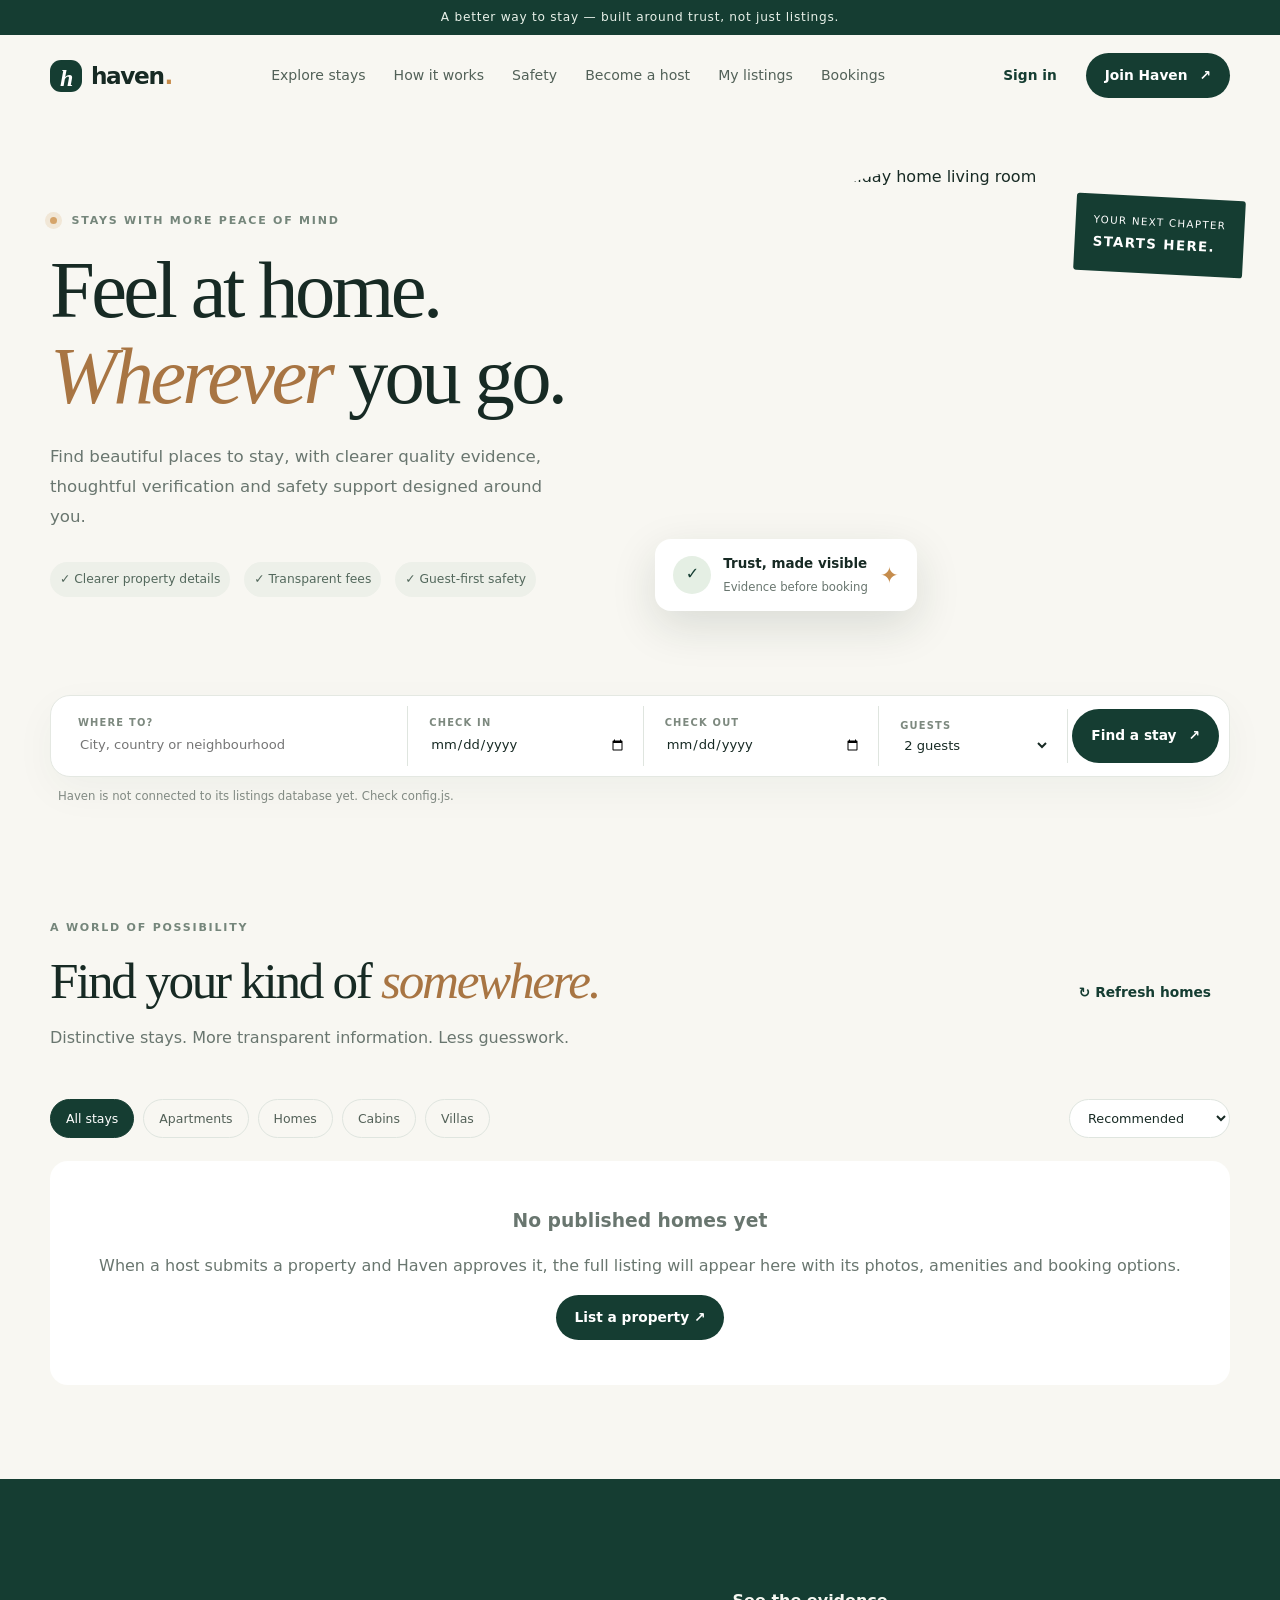
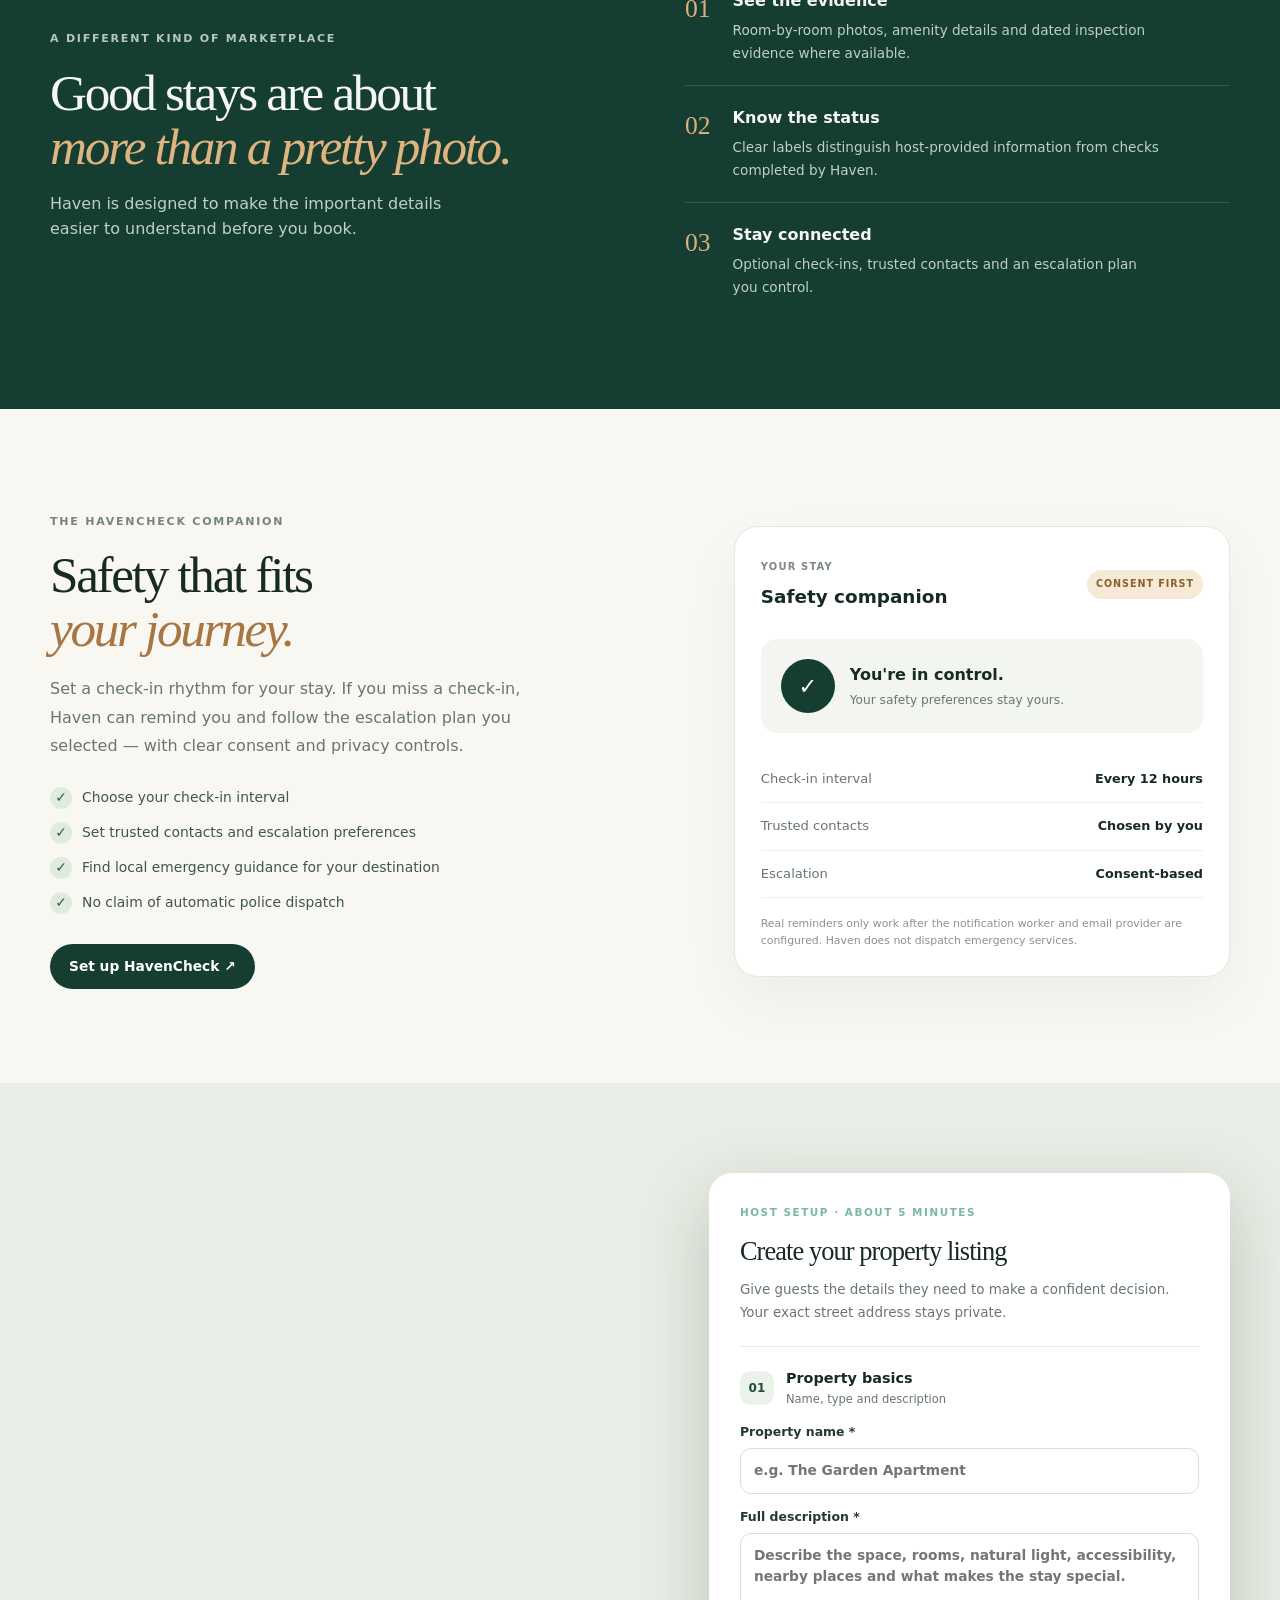
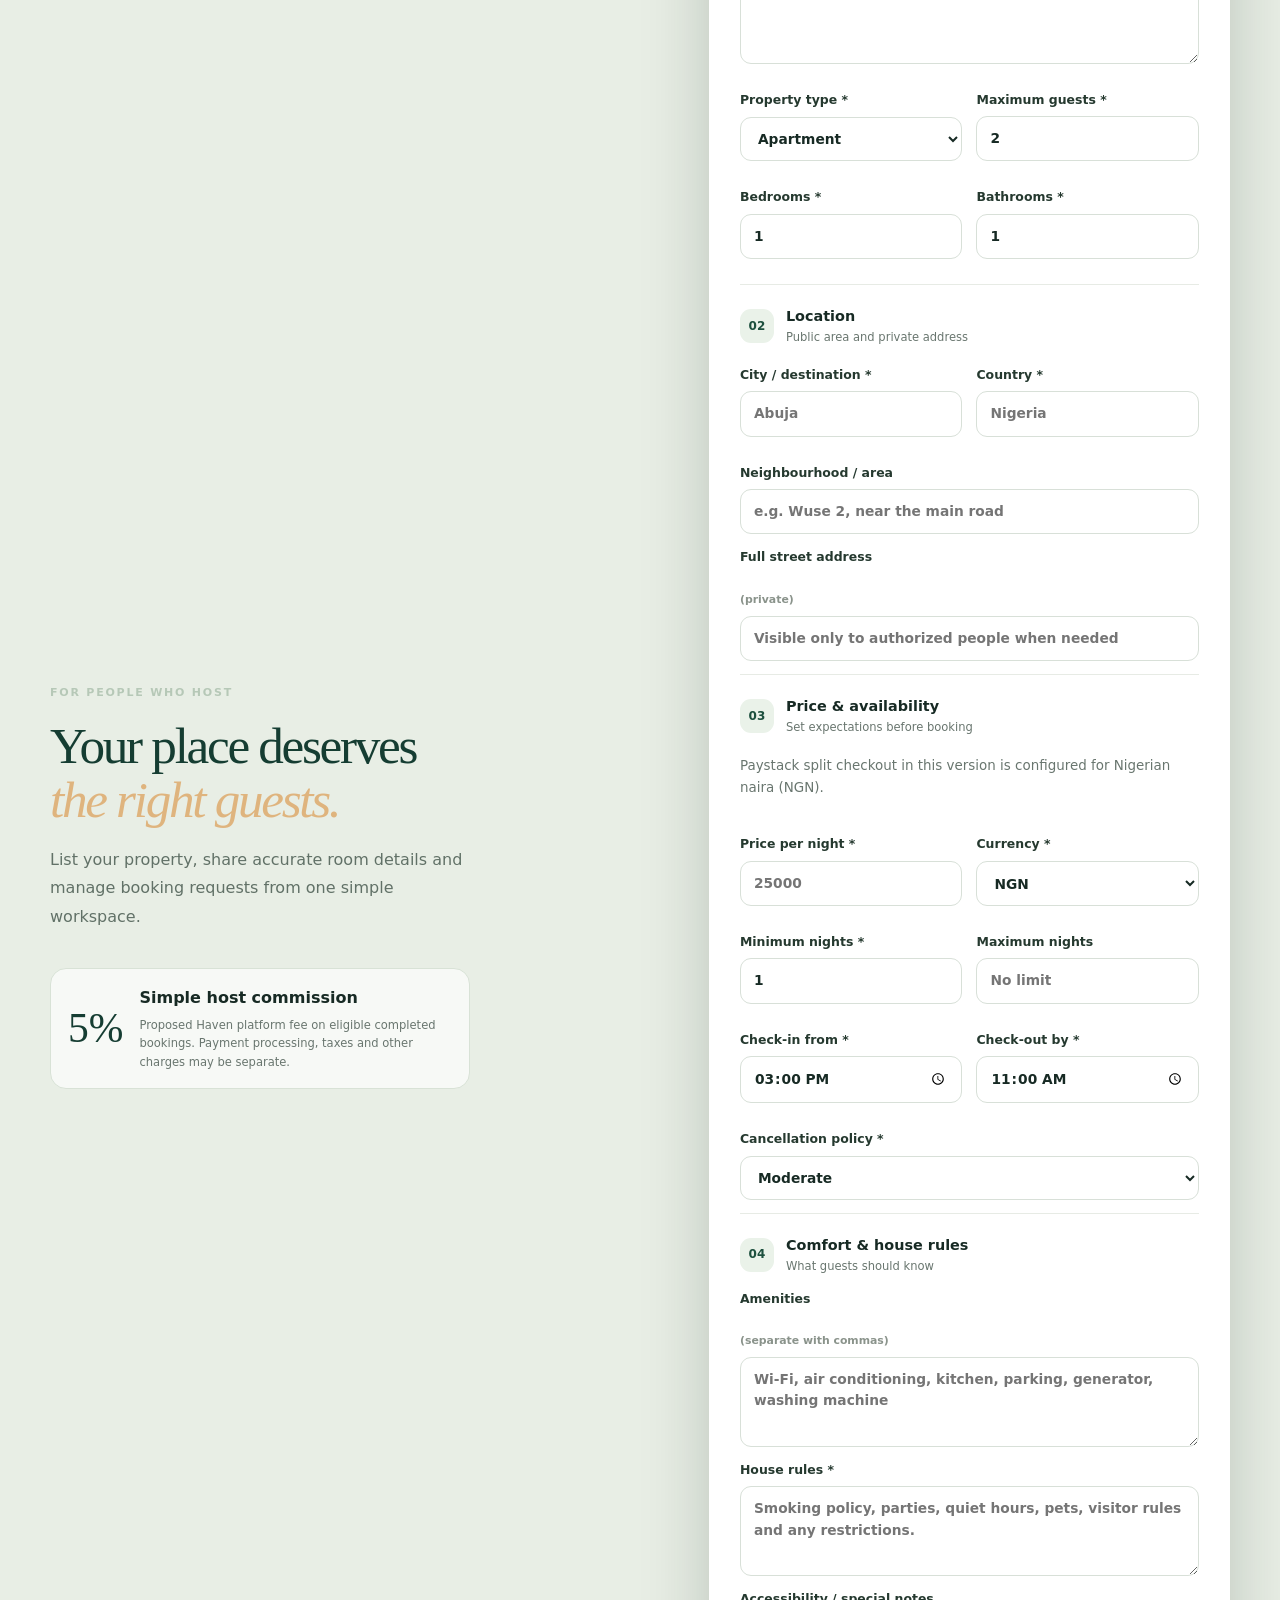
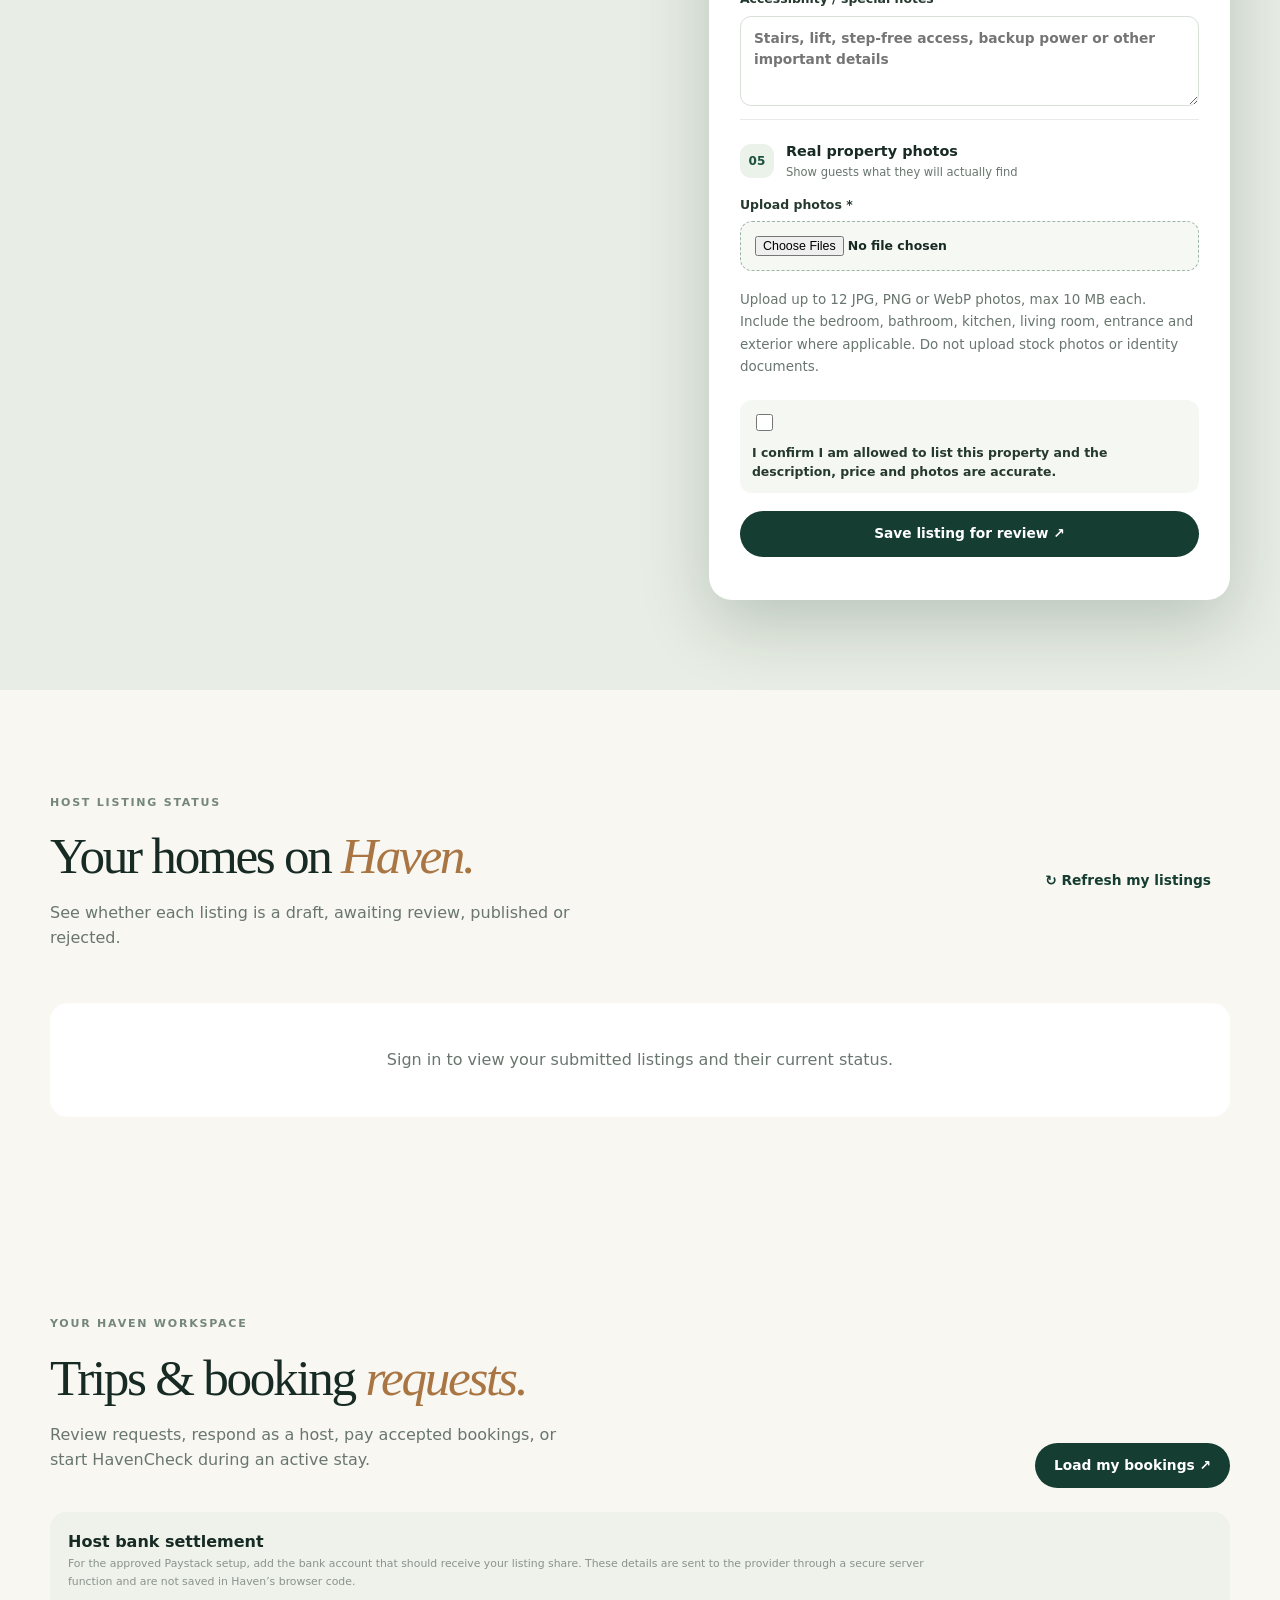
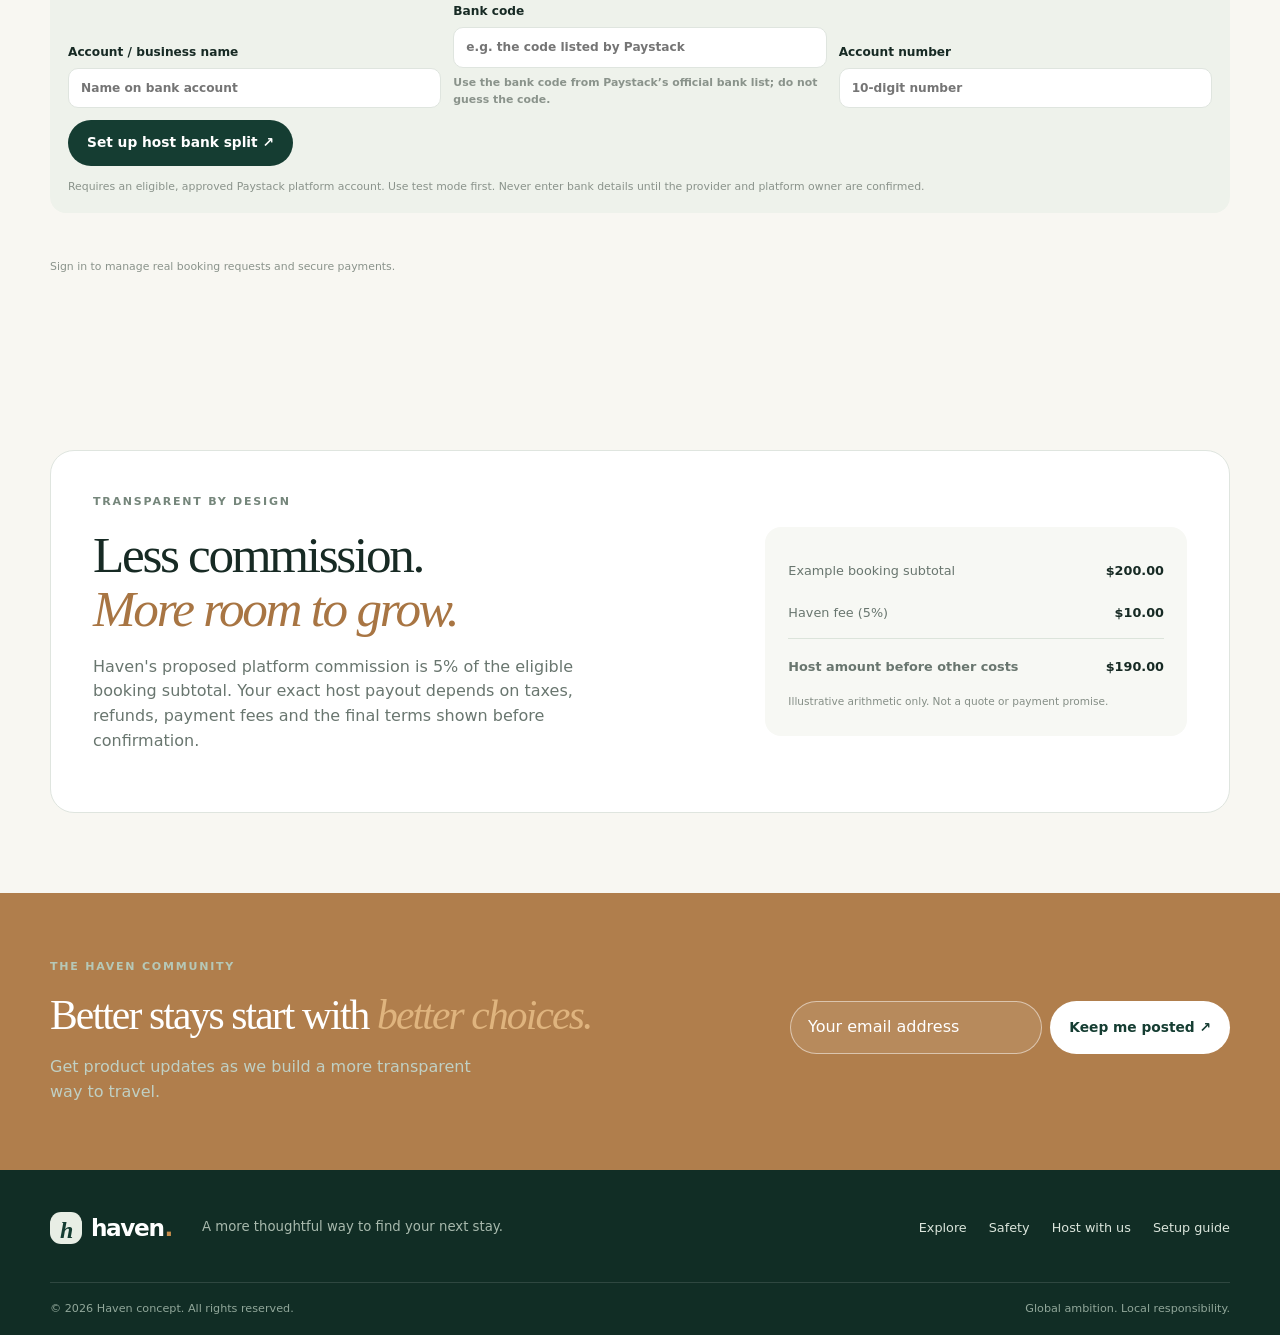
==== index.html @ 83f0fab7 "Add files via upload" ====
<!doctype html>
<html lang="en">
<head>
<meta charset="utf-8"><meta name="viewport" content="width=device-width,initial-scale=1">
<meta name="theme-color" content="#153d32"><meta name="description" content="Haven — thoughtfully verified stays, transparent quality and guest safety.">
<title>Haven — Stay well, anywhere</title>
<link rel="preconnect" href="https://images.unsplash.com">
<link rel="stylesheet" href="styles.css">
<script src="https://cdn.jsdelivr.net/npm/@supabase/supabase-js@2"></script>
<script src="config.js"></script>
</head>
<body>
<div class="announcement">A better way to stay — built around trust, not just listings.</div>
<header class="nav wrap">
  <a class="brand" href="#"><span class="brandmark">h</span> haven<span class="dot">.</span></a>
  <nav id="mainNav"><a href="#explore">Explore stays</a><a href="#how">How it works</a><a href="#safety">Safety</a><a href="#host">Become a host</a><a href="#myListings">My listings</a><a href="#dashboard">Bookings</a></nav>
  <div class="nav-actions"><button class="btn btn-quiet" id="signInOpen">Sign in</button><button class="btn btn-dark" id="signUpOpen">Join Haven <span>↗</span></button><button class="menu" id="menuBtn" aria-label="Open menu">☰</button></div>
</header>
<main>
<section class="hero wrap">
  <div class="hero-copy"><div class="eyebrow"><span class="pulse"></span> STAYS WITH MORE PEACE OF MIND</div>
    <h1>Feel at home.<br><em>Wherever</em> you go.</h1>
    <p class="hero-lede">Find beautiful places to stay, with clearer quality evidence, thoughtful verification and safety support designed around you.</p>
    <div class="hero-proof"><span>✓ Clearer property details</span><span>✓ Transparent fees</span><span>✓ Guest-first safety</span></div>
  </div>
  <div class="hero-art"><img src="https://images.unsplash.com/photo-1600210492486-724fe5c67fb0?auto=format&fit=crop&w=1200&q=85" alt="Warm, modern holiday home living room"><div class="floating-card"><span class="shield">✓</span><div><strong>Trust, made visible</strong><small>Evidence before booking</small></div><span class="float-stars">✦</span></div><div class="art-note">YOUR NEXT CHAPTER<br><b>STARTS HERE.</b></div></div>
</section>
<section class="search-wrap wrap" id="explore"><form id="searchForm" class="searchbar">
  <label class="search-field"><span>WHERE TO?</span><input id="destination" placeholder="City, country or neighbourhood" autocomplete="off"></label>
  <label class="search-field"><span>CHECK IN</span><input id="checkin" type="date"></label>
  <label class="search-field"><span>CHECK OUT</span><input id="checkout" type="date"></label>
  <label class="search-field guests"><span>GUESTS</span><select id="guests"><option>1 guest</option><option selected>2 guests</option><option>3 guests</option><option>4 guests</option><option>5+ guests</option></select></label>
  <button class="btn btn-dark search-btn" type="submit">Find a stay <span>↗</span></button>
</form><div class="search-hint" id="searchHint">Browse published Haven homes, inspect their photos and details, then send a booking request.</div></section>
<section class="section wrap" id="stays"><div class="section-head"><div><div class="eyebrow">A WORLD OF POSSIBILITY</div><h2>Find your kind of <em>somewhere.</em></h2><p>Distinctive stays. More transparent information. Less guesswork.</p></div><button class="btn btn-quiet" id="refreshListings" type="button">↻ Refresh homes</button></div>
<div class="filters"><div class="chips" id="categoryChips"><button class="chip active" data-category="All">All stays</button><button class="chip" data-category="Apartment">Apartments</button><button class="chip" data-category="House">Homes</button><button class="chip" data-category="Cabin">Cabins</button><button class="chip" data-category="Villa">Villas</button></div><select id="sortSelect" aria-label="Sort stays"><option value="recommended">Recommended</option><option value="low">Price: low to high</option><option value="high">Price: high to low</option><option value="quality">Quality score</option></select></div>
<div class="listing-grid" id="listingGrid"><div class="loading">Loading stays…</div></div></section>
<section class="trust-band" id="how"><div class="wrap trust-inner"><div><div class="eyebrow light">A DIFFERENT KIND OF MARKETPLACE</div><h2>Good stays are about<br><em>more than a pretty photo.</em></h2><p>Haven is designed to make the important details easier to understand before you book.</p></div><div class="trust-points"><article><span>01</span><div><h3>See the evidence</h3><p>Room-by-room photos, amenity details and dated inspection evidence where available.</p></div></article><article><span>02</span><div><h3>Know the status</h3><p>Clear labels distinguish host-provided information from checks completed by Haven.</p></div></article><article><span>03</span><div><h3>Stay connected</h3><p>Optional check-ins, trusted contacts and an escalation plan you control.</p></div></article></div></div></section>
<section class="section wrap safety-section" id="safety"><div class="safety-copy"><div class="eyebrow">THE HAVENCHECK COMPANION</div><h2>Safety that fits<br><em>your journey.</em></h2><p>Set a check-in rhythm for your stay. If you miss a check-in, Haven can remind you and follow the escalation plan you selected — with clear consent and privacy controls.</p><ul class="tick-list"><li>Choose your check-in interval</li><li>Set trusted contacts and escalation preferences</li><li>Find local emergency guidance for your destination</li><li>No claim of automatic police dispatch</li></ul><button class="btn btn-dark" id="safetyOpen">Set up HavenCheck ↗</button></div><div class="safety-panel"><div class="panel-top"><div><span class="tiny-label">YOUR STAY</span><h3>Safety companion</h3></div><span class="status-pill">CONSENT FIRST</span></div><div class="check-illustration"><div class="check-ring">✓</div><div><strong>You're in control.</strong><small>Your safety preferences stay yours.</small></div></div><div class="mini-row"><span>Check-in interval</span><strong>Every 12 hours</strong></div><div class="mini-row"><span>Trusted contacts</span><strong>Chosen by you</strong></div><div class="mini-row"><span>Escalation</span><strong>Consent-based</strong></div><p class="small-muted">Real reminders only work after the notification worker and email provider are configured. Haven does not dispatch emergency services.</p></div></section>
<section class="host-section" id="host"><div class="wrap host-inner"><div><div class="eyebrow light">FOR PEOPLE WHO HOST</div><h2>Your place deserves<br><em>the right guests.</em></h2><p>List your property, share accurate room details and manage booking requests from one simple workspace.</p><div class="commission-callout"><span class="commission-number">5%</span><div><strong>Simple host commission</strong><small>Proposed Haven platform fee on eligible completed bookings. Payment processing, taxes and other charges may be separate.</small></div></div></div><form class="host-form" id="hostForm"><div class="form-kicker">HOST SETUP · ABOUT 5 MINUTES</div><h3>Create your property listing</h3><p>Give guests the details they need to make a confident decision. Your exact street address stays private.</p>
<div class="form-section-title"><span>01</span><div><strong>Property basics</strong><small>Name, type and description</small></div></div>
<label>Property name *<input required name="title" minlength="3" maxlength="120" placeholder="e.g. The Garden Apartment"></label>
<label>Full description *<textarea name="description" rows="5" minlength="40" required placeholder="Describe the space, rooms, natural light, accessibility, nearby places and what makes the stay special."></textarea></label>
<div class="two-col"><label>Property type *<select name="type" required><option>Apartment</option><option>House</option><option>Villa</option><option>Cabin</option><option>Private room</option><option>Guesthouse</option><option>Hotel / aparthotel</option></select></label><label>Maximum guests *<input name="guests" type="number" min="1" max="30" value="2" required></label></div>
<div class="two-col"><label>Bedrooms *<input name="bedrooms" type="number" min="0" max="50" value="1" required></label><label>Bathrooms *<input name="bathrooms" type="number" min="0" max="50" step="0.5" value="1" required></label></div>
<div class="form-section-title"><span>02</span><div><strong>Location</strong><small>Public area and private address</small></div></div>
<div class="two-col"><label>City / destination *<input required name="city" placeholder="Abuja"></label><label>Country *<input required name="country" placeholder="Nigeria"></label></div>
<label>Neighbourhood / area<input name="neighborhood" maxlength="120" placeholder="e.g. Wuse 2, near the main road"></label>
<label>Full street address <span class="small-muted">(private)</span><input name="address_private" maxlength="240" placeholder="Visible only to authorized people when needed"></label>
<div class="form-section-title"><span>03</span><div><strong>Price & availability</strong><small>Set expectations before booking</small></div></div>
<p class="small-muted">Paystack split checkout in this version is configured for Nigerian naira (NGN).</p><div class="two-col"><label>Price per night *<input required name="price" type="number" min="1" step="0.01" placeholder="25000"></label><label>Currency *<select name="currency"><option>NGN</option></select></label></div>
<div class="two-col"><label>Minimum nights *<input name="minimum_nights" type="number" min="1" max="365" value="1" required></label><label>Maximum nights<input name="maximum_nights" type="number" min="1" max="365" placeholder="No limit"></label></div>
<div class="two-col"><label>Check-in from *<input name="check_in_time" type="time" value="15:00" required></label><label>Check-out by *<input name="check_out_time" type="time" value="11:00" required></label></div>
<label>Cancellation policy *<select name="cancellation_policy"><option value="flexible">Flexible — define details in your rules</option><option value="moderate" selected>Moderate</option><option value="strict">Strict</option><option value="non_refundable">Non-refundable</option></select></label>
<div class="form-section-title"><span>04</span><div><strong>Comfort & house rules</strong><small>What guests should know</small></div></div>
<label>Amenities <span class="small-muted">(separate with commas)</span><textarea name="amenities" rows="3" placeholder="Wi-Fi, air conditioning, kitchen, parking, generator, washing machine"></textarea></label>
<label>House rules *<textarea name="rules" rows="3" required placeholder="Smoking policy, parties, quiet hours, pets, visitor rules and any restrictions."></textarea></label>
<label>Accessibility / special notes<textarea name="accessibility" rows="2" placeholder="Stairs, lift, step-free access, backup power or other important details"></textarea></label>
<div class="form-section-title"><span>05</span><div><strong>Real property photos</strong><small>Show guests what they will actually find</small></div></div>
<label>Upload photos *<input id="propertyPhotos" name="photos" type="file" accept="image/jpeg,image/png,image/webp" multiple required></label><p class="small-muted">Upload up to 12 JPG, PNG or WebP photos, max 10 MB each. Include the bedroom, bathroom, kitchen, living room, entrance and exterior where applicable. Do not upload stock photos or identity documents.</p>
<div id="uploadProgress" class="upload-progress" hidden><span id="uploadProgressText">Preparing upload…</span><div class="upload-progress-track"><div id="uploadProgressBar"></div></div></div>
<label class="consent-row"><input type="checkbox" name="accurateListing" required> I confirm I am allowed to list this property and the description, price and photos are accurate.</label>
<button class="btn btn-dark full" type="submit">Save listing for review ↗</button><div class="form-message" id="hostMessage" role="status" aria-live="polite"></div></form></div></section>
<section class="section wrap dashboard-section" id="myListings"><div class="section-head"><div><div class="eyebrow">HOST LISTING STATUS</div><h2>Your homes on <em>Haven.</em></h2><p>See whether each listing is a draft, awaiting review, published or rejected.</p></div><button class="btn btn-quiet" id="myListingsRefresh" type="button">↻ Refresh my listings</button></div><div id="myListingsContent" class="dashboard-content"><div class="empty">Sign in to view your submitted listings and their current status.</div></div></section>
<section class="section wrap dashboard-section" id="dashboard"><div class="section-head"><div><div class="eyebrow">YOUR HAVEN WORKSPACE</div><h2>Trips & booking <em>requests.</em></h2><p>Review requests, respond as a host, pay accepted bookings, or start HavenCheck during an active stay.</p></div><button class="btn btn-dark" id="dashboardLoad" type="button">Load my bookings ↗</button></div><div class="payout-setup payout-setup-panel"><div><strong>Host bank settlement</strong><p class="small-muted">For the approved Paystack setup, add the bank account that should receive your listing share. These details are sent to the provider through a secure server function and are not saved in Haven’s browser code.</p></div><form id="payoutSetupForm"><label>Account / business name<input name="businessName" maxlength="100" placeholder="Name on bank account" required></label><label>Bank code<input name="bankCode" maxlength="10" placeholder="e.g. the code listed by Paystack" required><small class="small-muted">Use the bank code from Paystack’s official bank list; do not guess the code.</small></label><label>Account number<input name="accountNumber" inputmode="numeric" minlength="10" maxlength="10" pattern="[0-9]{10}" placeholder="10-digit number" required></label><button class="btn btn-dark" type="submit">Set up host bank split ↗</button></form><p class="small-muted">Requires an eligible, approved Paystack platform account. Use test mode first. Never enter bank details until the provider and platform owner are confirmed.</p></div><div id="dashboardContent" class="dashboard-content"><p class="small-muted">Sign in to manage real booking requests and secure payments.</p></div></section>
<section class="section wrap fee-section"><div class="fee-card"><div><div class="eyebrow">TRANSPARENT BY DESIGN</div><h2>Less commission.<br><em>More room to grow.</em></h2><p>Haven's proposed platform commission is 5% of the eligible booking subtotal. Your exact host payout depends on taxes, refunds, payment fees and the final terms shown before confirmation.</p></div><div class="fee-math"><div><span>Example booking subtotal</span><strong>$200.00</strong></div><div><span>Haven fee (5%)</span><strong>$10.00</strong></div><div class="fee-total"><span>Host amount before other costs</span><strong>$190.00</strong></div><small>Illustrative arithmetic only. Not a quote or payment promise.</small></div></div></section>
<section class="newsletter"><div class="wrap newsletter-inner"><div><div class="eyebrow light">THE HAVEN COMMUNITY</div><h2>Better stays start with <em>better choices.</em></h2><p>Get product updates as we build a more transparent way to travel.</p></div><form id="newsletterForm"><label class="sr-only" for="newsletterEmail">Email address</label><input id="newsletterEmail" type="email" required placeholder="Your email address"><button class="btn btn-light" type="submit">Keep me posted ↗</button><small id="newsletterMessage"></small></form></div></section>
</main>
<footer class="footer"><div class="wrap footer-main"><a class="brand brand-light" href="#"><span class="brandmark">h</span> haven<span class="dot">.</span></a><p>A more thoughtful way to find your next stay.</p><div class="footer-links"><a href="#explore">Explore</a><a href="#safety">Safety</a><a href="#host">Host with us</a><a href="README.md">Setup guide</a></div></div><div class="wrap footer-bottom"><span>© 2026 Haven concept. All rights reserved.</span><span>Global ambition. Local responsibility.</span></div></footer>
<div class="modal-backdrop" id="modalBackdrop" hidden><section class="modal" role="dialog" aria-modal="true" aria-labelledby="modalTitle"><button class="modal-close" id="modalClose" aria-label="Close">×</button><div id="modalContent"></div></section></div>
<div class="toast" id="toast" role="status" aria-live="polite"></div>
<script src="app.js"></script>
</body></html>
---- styles.css ----
:root{--forest:#153d32;--forest2:#204d40;--mint:#e6eee7;--paper:#f8f7f2;--ink:#172a24;--muted:#69766f;--line:#dfe5df;--gold:#d6a66a;--white:#fff;--radius:22px}*{box-sizing:border-box}html{scroll-behavior:smooth;scroll-padding-top:90px}body{margin:0;background:var(--paper);color:var(--ink);font-family:Inter,ui-sans-serif,system-ui,-apple-system,BlinkMacSystemFont,"Segoe UI",sans-serif;line-height:1.55}a{color:inherit;text-decoration:none}button,input,select{font:inherit}button{cursor:pointer}.wrap{width:min(1180px,calc(100% - 48px));margin-inline:auto}.announcement{text-align:center;background:var(--forest);color:#e8f1e9;padding:8px 14px;font-size:.76rem;letter-spacing:.06em}.nav{height:82px;display:flex;align-items:center;justify-content:space-between;gap:24px}.brand{display:inline-flex;align-items:center;gap:9px;font-weight:800;font-size:1.45rem;letter-spacing:-.06em}.brandmark{display:grid;place-items:center;width:32px;height:32px;background:var(--forest);color:white;border-radius:11px;font-family:Georgia,serif;font-size:1.5rem;font-style:italic}.dot{color:#c78c4b;margin-left:-8px}.nav nav{display:flex;gap:28px;color:#526158;font-size:.88rem}.nav nav a:hover,.footer-links a:hover{color:#a96d31}.nav-actions{display:flex;align-items:center;gap:10px}.btn{border:0;border-radius:999px;padding:12px 19px;font-size:.86rem;font-weight:700;transition:transform .18s,background .18s;display:inline-flex;align-items:center;justify-content:center;gap:12px}.btn:hover{transform:translateY(-1px)}.btn-dark{background:var(--forest);color:white}.btn-dark:hover{background:#245747}.btn-quiet{background:transparent;color:var(--forest)}.btn-light{background:white;color:var(--forest)}.menu{display:none;border:0;background:transparent;font-size:1.4rem}.hero{display:grid;grid-template-columns:1fr .92fr;align-items:center;gap:60px;padding:48px 0 34px}.eyebrow{font-size:.69rem;font-weight:800;letter-spacing:.16em;color:#75867b;margin-bottom:18px}.pulse{display:inline-block;width:7px;height:7px;border-radius:50%;background:#d5a46a;margin-right:9px;box-shadow:0 0 0 5px #f1e7d7}h1,h2,h3,p{margin-top:0}h1,h2{font-family:Georgia,"Times New Roman",serif;font-weight:500;letter-spacing:-.045em;line-height:1.06}h1{font-size:clamp(3.3rem,6.3vw,5.8rem);margin-bottom:24px}h1 em,h2 em{color:#a87543;font-weight:400}h2{font-size:clamp(2.3rem,4vw,3.6rem);margin-bottom:18px}.hero-lede{font-size:1.04rem;color:var(--muted);max-width:510px;line-height:1.8}.hero-proof{display:flex;gap:14px;flex-wrap:wrap;margin-top:30px;color:#53685c;font-size:.77rem}.hero-proof span{background:#edf0e9;padding:8px 10px;border-radius:99px}.hero-art{position:relative;min-width:0}.hero-art>img{display:block;width:100%;height:480px;object-fit:cover;border-radius:48% 48% 18px 18px}.floating-card{position:absolute;left:-38px;bottom:34px;background:#fff;padding:15px 18px;border-radius:16px;box-shadow:0 15px 45px #132a1b22;display:flex;align-items:center;gap:12px}.floating-card strong,.floating-card small{display:block}.floating-card strong{font-size:.84rem}.floating-card small{color:var(--muted);font-size:.73rem;margin-top:3px}.shield{display:grid;place-items:center;background:#e5efe4;color:var(--forest);width:38px;height:38px;border-radius:50%;font-weight:900}.float-stars{color:#c58c4c;font-size:1.4rem}.art-note{position:absolute;right:-14px;top:32px;background:var(--forest);color:white;padding:16px 18px;border-radius:3px;letter-spacing:.13em;font-size:.64rem;line-height:1.9;transform:rotate(3deg)}.art-note b{font-size:.84rem}.search-wrap{position:relative;margin-top:16px}.searchbar{display:grid;grid-template-columns:1.5fr 1fr 1fr .8fr auto;align-items:center;background:#fff;border:1px solid #e4e8e2;border-radius:20px;padding:10px;box-shadow:0 14px 42px #183d2c0b;gap:4px}.search-field{display:flex;flex-direction:column;padding:9px 17px;border-right:1px solid var(--line);gap:4px;min-width:0}.search-field span,.tiny-label{font-size:.62rem;font-weight:800;letter-spacing:.12em;color:#7d897f}.search-field input,.search-field select{border:0;background:transparent;outline:0;color:var(--ink);font-size:.82rem;min-width:0;width:100%}.search-btn{height:54px;white-space:nowrap}.search-hint{font-size:.73rem;color:#818a83;margin:10px 8px}.section{padding-top:104px;padding-bottom:94px}.section-head{display:flex;justify-content:space-between;align-items:end;gap:24px}.section-head p,.fee-card p{color:var(--muted);max-width:540px}.text-link{font-size:.84rem;font-weight:700;color:var(--forest);padding-bottom:8px}.filters{display:flex;justify-content:space-between;gap:18px;align-items:center;margin:32px 0 23px}.chips{display:flex;gap:9px;flex-wrap:wrap}.chip{border:1px solid var(--line);background:transparent;color:#536158;border-radius:99px;padding:9px 15px;font-size:.78rem}.chip.active,.chip:hover{background:var(--forest);color:white;border-color:var(--forest)}#sortSelect{border:1px solid var(--line);background:white;border-radius:99px;padding:10px 14px;color:var(--ink);font-size:.8rem}.listing-grid{display:grid;grid-template-columns:repeat(3,minmax(0,1fr));gap:28px 22px}.stay-card{min-width:0}.stay-image{position:relative;overflow:hidden;border-radius:17px;background:#e2e7df;aspect-ratio:1.16}.stay-image img{width:100%;height:100%;object-fit:cover;transition:transform .35s}.stay-card:hover .stay-image img{transform:scale(1.035)}.stay-tag{position:absolute;top:13px;left:13px;background:#fffdf6eF;border-radius:99px;padding:7px 10px;font-size:.65rem;font-weight:800}.save-btn{position:absolute;top:12px;right:12px;border:0;background:#ffffffdf;border-radius:50%;width:36px;height:36px;font-size:1.2rem;color:#253c30}.stay-meta{display:flex;justify-content:space-between;gap:8px;align-items:center;margin-top:14px}.stay-meta h3{font-size:1rem;margin:0;font-weight:750}.rating{font-size:.8rem;white-space:nowrap}.stay-location{font-size:.8rem;color:var(--muted);margin:4px 0}.stay-sub{font-size:.76rem;color:#7c877f}.stay-bottom{display:flex;align-items:end;justify-content:space-between;margin-top:12px;gap:8px}.price strong{font-size:1.05rem}.price span{font-size:.75rem;color:var(--muted)}.quality{font-size:.68rem;border:1px solid #cbd9cb;color:#315b44;border-radius:8px;padding:5px 7px}.demo-note{color:#858d86;font-size:.72rem;margin-top:24px}.loading{padding:50px;text-align:center;color:var(--muted)}.trust-band{background:var(--forest);color:#f5f7f1;padding:90px 0}.light{color:#b6c8b7}.trust-inner{display:grid;grid-template-columns:1fr 1fr;gap:90px;align-items:center}.trust-inner h2 em,.host-inner h2 em,.newsletter h2 em{color:#dfb47e}.trust-inner p,.host-inner>div>p,.newsletter p{color:#c0d0c4;max-width:430px}.trust-points article{display:flex;gap:22px;padding:20px 0;border-bottom:1px solid #ffffff25}.trust-points article:last-child{border-bottom:0}.trust-points article>span{font-family:Georgia,serif;font-size:1.6rem;color:#d9b17d}.trust-points h3{font-size:1rem;margin:0 0 5px}.trust-points p{font-size:.85rem;margin:0;line-height:1.7}.safety-section{display:grid;grid-template-columns:1fr .85fr;gap:100px;align-items:center}.safety-copy>p{color:var(--muted);line-height:1.8;max-width:500px}.tick-list{padding:0;list-style:none;margin:26px 0 30px;display:grid;gap:13px;color:#40564a;font-size:.87rem}.tick-list li:before{content:"✓";display:inline-grid;place-items:center;width:22px;height:22px;border-radius:50%;background:#e0ebdf;color:#315b44;margin-right:10px;font-weight:800}.safety-panel{background:#fff;border:1px solid #e3e8e1;border-radius:24px;padding:26px;box-shadow:0 24px 60px #1c39200b}.panel-top{display:flex;justify-content:space-between;align-items:center}.panel-top h3{margin:5px 0;font-size:1.15rem}.status-pill{font-size:.6rem;letter-spacing:.1em;background:#f6ead7;color:#8a602b;border-radius:99px;padding:7px 9px;font-weight:800}.check-illustration{display:flex;align-items:center;gap:15px;background:#f3f6f0;border-radius:16px;padding:20px;margin:23px 0}.check-ring{width:54px;height:54px;display:grid;place-items:center;background:var(--forest);color:white;border-radius:50%;font-size:1.4rem}.check-illustration strong,.check-illustration small{display:block}.check-illustration small{color:var(--muted);font-size:.76rem;margin-top:3px}.mini-row{display:flex;justify-content:space-between;gap:12px;border-bottom:1px solid #edf0eb;padding:13px 0;font-size:.82rem}.mini-row span{color:var(--muted)}.mini-row strong{font-size:.8rem}.small-muted{font-size:.68rem;color:#8a938b;margin:18px 0 0}.host-section{background:#e8eee5;padding:90px 0}.host-inner{display:grid;grid-template-columns:1fr .9fr;gap:80px;align-items:center}.host-inner h2{color:var(--forest)}.host-inner>div>p{color:#617167;line-height:1.8}.commission-callout{display:flex;gap:16px;align-items:center;margin-top:36px;max-width:420px;background:#ffffffa8;border:1px solid #d8e2d6;border-radius:16px;padding:17px}.commission-number{font-family:Georgia,serif;font-size:2.6rem;color:var(--forest);line-height:1}.commission-callout strong,.commission-callout small{display:block}.commission-callout small{font-size:.72rem;color:var(--muted);margin-top:5px;line-height:1.6}.host-form{background:white;padding:30px;border-radius:23px;box-shadow:0 18px 50px #173c2a0b}.host-form h3{font-family:Georgia,serif;font-size:1.7rem;font-weight:500;margin-bottom:5px}.host-form>p{color:var(--muted);font-size:.84rem;margin-bottom:22px}.host-form label{display:flex;flex-direction:column;gap:7px;font-size:.76rem;color:#506157;font-weight:700;margin-bottom:16px}.host-form input,.host-form select,.modal input,.modal select{width:100%;border:1px solid #dfe5df;border-radius:10px;padding:12px 13px;background:#fff;outline:0;color:var(--ink);font-size:.86rem}.host-form input:focus,.host-form select:focus,.modal input:focus,.modal select:focus{border-color:#71917a;box-shadow:0 0 0 3px #e7efe7}.two-col{display:grid;grid-template-columns:1fr 1fr;gap:12px}.full{width:100%;margin-top:5px}.form-message{font-size:.78rem;color:#315b44;margin-top:12px}.fee-section{padding-top:80px;padding-bottom:80px}.fee-card{background:#fff;border:1px solid var(--line);border-radius:24px;padding:42px;display:grid;grid-template-columns:1fr .7fr;gap:70px;align-items:center}.fee-math{background:#f7f8f4;padding:23px;border-radius:16px}.fee-math>div{display:flex;justify-content:space-between;gap:12px;padding:11px 0;font-size:.8rem}.fee-math>div span{color:var(--muted)}.fee-total{border-top:1px solid #dce4db;margin-top:5px;padding-top:18px!important;font-weight:800}.fee-math small{font-size:.66rem;color:#858e86}.newsletter{background:#b07e4c;color:white;padding:65px 0}.newsletter-inner{display:flex;justify-content:space-between;align-items:center;gap:45px}.newsletter h2{font-size:2.6rem}.newsletter p{margin:0}.newsletter form{display:grid;grid-template-columns:minmax(170px,1fr) auto;gap:8px;min-width:min(440px,100%)}.newsletter input{border:1px solid #ffffff80;border-radius:99px;background:#ffffff18;color:white;padding:13px 17px;min-width:0;outline:0}.newsletter input::placeholder{color:#fff}.newsletter form small{grid-column:1/-1;font-size:.73rem}.footer{background:#112d25;color:#dbe5dc;padding:40px 0 18px}.brand-light{color:white}.brand-light .brandmark{background:#e8eee5;color:var(--forest)}.footer-main{display:grid;grid-template-columns:auto 1fr auto;gap:30px;align-items:center;padding-bottom:36px}.footer-main p{color:#a8b9ad;margin:0;font-size:.83rem}.footer-links{display:flex;gap:22px;font-size:.8rem}.footer-bottom{display:flex;justify-content:space-between;gap:20px;border-top:1px solid #ffffff20;padding-top:17px;color:#91a79a;font-size:.7rem}.modal-backdrop{position:fixed;inset:0;background:#10251ed1;z-index:10;display:grid;place-items:center;padding:20px;overflow:auto}.modal-backdrop[hidden]{display:none}.modal{position:relative;background:white;width:min(480px,100%);border-radius:22px;padding:34px;max-height:90vh;overflow:auto}.modal-close{position:absolute;right:16px;top:12px;border:0;background:#f0f3ee;border-radius:50%;width:34px;height:34px;font-size:1.4rem}.modal h2{font-size:2.2rem;margin:12px 0}.modal p{color:var(--muted);font-size:.86rem}.modal form{display:grid;gap:13px}.modal label{display:grid;gap:6px;font-size:.78rem;font-weight:700}.modal .btn{width:100%;margin-top:4px}.modal-message{font-size:.78rem;color:#315b44;margin-top:12px}.toast{position:fixed;bottom:20px;left:50%;transform:translate(-50%,20px);background:#163c30;color:white;padding:12px 18px;border-radius:99px;font-size:.82rem;box-shadow:0 10px 35px #0002;opacity:0;pointer-events:none;transition:.2s;z-index:20;max-width:calc(100% - 30px);text-align:center}.toast.show{opacity:1;transform:translate(-50%,0)}.sr-only{position:absolute;width:1px;height:1px;padding:0;margin:-1px;overflow:hidden;clip:rect(0,0,0,0);white-space:nowrap;border:0}.empty{grid-column:1/-1;text-align:center;padding:45px;color:var(--muted);background:#fff;border-radius:18px}
@media(max-width:950px){.nav nav{gap:14px}.hero{gap:30px}.hero-art>img{height:410px}.searchbar{grid-template-columns:1fr 1fr 1fr}.search-field:first-child{grid-column:span 3}.search-field:nth-child(3){border-right:0}.search-btn{grid-column:span 3;width:100%}.trust-inner,.safety-section,.host-inner{gap:45px}.listing-grid{grid-template-columns:repeat(2,minmax(0,1fr))}.footer-main{grid-template-columns:auto 1fr}.footer-links{grid-column:1/-1}}@media(max-width:680px){.wrap{width:min(100% - 30px,560px)}.announcement{font-size:.66rem}.nav{height:70px}.nav nav{display:none;position:absolute;top:110px;left:15px;right:15px;background:white;padding:20px;border-radius:15px;box-shadow:0 15px 35px #0002;z-index:5;flex-direction:column}.nav nav.open{display:flex}.nav-actions{gap:4px}.nav-actions .btn{padding:10px 12px;font-size:.76rem}.nav-actions #signInOpen{display:none}.menu{display:block}.hero{grid-template-columns:1fr;padding-top:38px;gap:25px}.hero h1{font-size:3.65rem}.hero-lede{font-size:.96rem}.hero-proof{gap:7px}.hero-proof span{font-size:.68rem}.hero-art>img{height:340px;border-radius:46% 46% 15px 15px}.floating-card{left:8px;bottom:17px;padding:11px}.art-note{right:3px;top:18px}.search-wrap{margin-top:22px}.searchbar{grid-template-columns:1fr 1fr;padding:8px}.search-field{padding:10px;border-right:0;border-bottom:1px solid var(--line)}.search-field:first-child{grid-column:span 2}.search-field:nth-child(3){border-bottom:1px solid var(--line)}.search-field.guests{border-bottom:0}.search-btn{grid-column:span 2}.section{padding-top:70px;padding-bottom:68px}.section-head{display:block}.section-head h2{font-size:2.7rem}.text-link{display:inline-block;margin-top:8px}.filters{align-items:start;flex-direction:column}.listing-grid{grid-template-columns:1fr;gap:28px}.stay-image{aspect-ratio:1.22}.trust-band{padding:65px 0}.trust-inner,.safety-section,.host-inner{grid-template-columns:1fr;gap:36px}.safety-section{padding-top:65px;padding-bottom:65px}.host-section{padding:65px 0}.host-form{padding:22px}.two-col{gap:8px}.fee-section{padding-top:60px;padding-bottom:60px}.fee-card{grid-template-columns:1fr;gap:25px;padding:24px}.newsletter{padding:55px 0}.newsletter-inner{display:block}.newsletter h2{font-size:2.5rem}.newsletter form{margin-top:25px;min-width:0;grid-template-columns:1fr}.newsletter form .btn{width:100%}.footer-main{grid-template-columns:1fr;gap:14px}.footer-links{grid-column:auto;flex-wrap:wrap;gap:15px}.footer-bottom{flex-direction:column;gap:6px}.modal{padding:28px 22px}.modal h2{font-size:1.9rem}}@media(prefers-reduced-motion:reduce){*{scroll-behavior:auto!important;transition:none!important}}
/* Phase 2 interactions */
.stay-card .stay-book{margin-top:13px;width:100%;border:1px solid var(--forest);border-radius:999px;padding:10px 14px;background:#fff;color:var(--forest);font-weight:750;font-size:.78rem}.stay-card .stay-book:hover{background:var(--forest);color:#fff}.dashboard-content{display:grid;gap:14px;margin-top:28px}.booking-row{display:grid;grid-template-columns:1fr auto;gap:18px;align-items:center;padding:20px;background:#fff;border:1px solid var(--line);border-radius:16px}.booking-row h3{font-size:1rem;margin:0 0 5px}.booking-row p{font-size:.78rem;color:var(--muted);margin:4px 0}.booking-actions{display:flex;gap:8px;flex-wrap:wrap;justify-content:flex-end}.booking-actions .btn{font-size:.72rem;padding:9px 12px}.booking-status{display:inline-block;border-radius:99px;padding:4px 8px;background:#edf1ea;font-size:.65rem;font-weight:800;text-transform:uppercase;letter-spacing:.05em}.dashboard-content .empty{margin-top:8px}@media(max-width:680px){.booking-row{grid-template-columns:1fr}.booking-actions{justify-content:flex-start}}

.payout-setup{display:flex;align-items:end;gap:18px;flex-wrap:wrap;background:#eef2eb;padding:18px;border-radius:16px;margin-top:24px}.payout-setup form{display:flex;align-items:end;gap:10px;flex-wrap:wrap}.payout-setup label{display:grid;gap:5px;font-size:.75rem;font-weight:750}.payout-setup input{width:150px;padding:10px 12px;border:1px solid var(--line);border-radius:10px;text-transform:uppercase}.payout-setup .small-muted{max-width:430px;margin:0}

/* Property detail, photo gallery and booking quote upgrade */
.host-form textarea,.modal textarea{width:100%;border:1px solid #dfe5df;border-radius:10px;padding:12px 13px;background:#fff;color:var(--ink);font:inherit;font-size:.86rem;resize:vertical;min-height:95px}
.host-form input[type=file]{padding:10px;background:#f7f8f4}
.stay-image.image-open{display:block;width:100%;padding:0;border:0;text-align:left;cursor:pointer}
.photo-count{position:absolute;right:12px;bottom:12px;background:#172a24dc;color:#fff;border-radius:99px;padding:6px 9px;font-size:.67rem;font-weight:750}
.property-detail h2{padding-right:20px}.property-place{margin-bottom:18px}.property-gallery{display:grid;grid-template-columns:repeat(3,minmax(0,1fr));gap:8px;margin:18px 0}.property-gallery button{border:0;padding:0;border-radius:12px;overflow:hidden;background:#e9eee8;aspect-ratio:1.18}.property-gallery button:first-child{grid-column:span 2;grid-row:span 2;aspect-ratio:auto}.property-gallery img{display:block;width:100%;height:100%;min-height:100px;object-fit:cover}.gallery-empty{padding:24px;background:#f3f5f0;border-radius:14px;color:var(--muted);font-size:.82rem;margin:18px 0}.property-facts{display:grid;grid-template-columns:repeat(2,minmax(0,1fr));gap:10px;padding:15px 0;border-top:1px solid var(--line);border-bottom:1px solid var(--line);margin:16px 0 22px}.property-facts span{font-size:.78rem;color:#44564b}.property-detail h3{font-size:1rem;margin:22px 0 7px}.property-detail>p{line-height:1.7}.amenity-list{display:grid;grid-template-columns:repeat(2,minmax(0,1fr));gap:9px}.amenity-list span{font-size:.78rem;color:#40564a}.detail-price{display:flex;align-items:center;justify-content:space-between;gap:12px;margin-top:24px;padding:18px;background:#f3f5ef;border-radius:14px}.detail-price strong,.booking-rate strong{font-size:1.35rem}.detail-price>span{font-size:.7rem;color:var(--muted);text-align:right}.photo-viewer img{width:100%;max-height:65vh;object-fit:contain;border-radius:12px;margin-top:14px}.photo-viewer p{text-align:center}.booking-rate{padding:13px 15px;background:#f3f5ef;border-radius:12px;margin:18px 0}.booking-rate span{font-size:.77rem;color:var(--muted)}.booking-dates{display:grid;grid-template-columns:1fr 1fr;gap:10px}.booking-summary{background:#f3f5ef;border-radius:13px;padding:15px;margin-top:4px}.booking-summary>div{display:flex;justify-content:space-between;gap:10px;padding:6px 0;font-size:.8rem}.booking-summary>div span{color:var(--muted)}.booking-summary p{font-size:.73rem;line-height:1.6;margin:8px 0 0}.modal:has(.property-detail){width:min(760px,100%)}.modal:has(.photo-viewer){width:min(900px,100%)}
@media(max-width:600px){.property-gallery{grid-template-columns:repeat(2,minmax(0,1fr))}.property-gallery button:first-child{grid-column:span 2;grid-row:auto;aspect-ratio:1.4}.property-facts{grid-template-columns:1fr 1fr}.booking-dates{grid-template-columns:1fr}.detail-price{align-items:flex-start;flex-direction:column}.detail-price>span{text-align:left}.amenity-list{grid-template-columns:1fr 1fr}}

/* Spacious, Airbnb-inspired property detail experience for Haven */
.modal:has(.airbnb-inspired){width:min(1120px,100%);max-height:94vh;padding:34px 38px;border-radius:20px}
.property-detail-top{display:flex;justify-content:space-between;align-items:flex-start;gap:20px;margin:0 0 20px;padding-right:28px}
.property-detail-top h2{font-size:clamp(1.8rem,3vw,2.45rem);margin:0 0 8px;letter-spacing:-.04em}
.property-detail-top .eyebrow{margin-bottom:8px}
.detail-meta-line{display:flex;gap:9px;align-items:center;flex-wrap:wrap;font-size:.82rem;color:#526158}
.verified-pill{background:#e7f1e8;color:#28583b;border-radius:99px;padding:5px 9px;font-size:.7rem;font-weight:800}
.detail-share{border:1px solid var(--line);white-space:nowrap}
.haven-photo-grid{display:grid;grid-template-columns:2fr 1fr 1fr;grid-template-rows:150px 150px;gap:8px;border-radius:17px;overflow:hidden;margin:22px 0 28px;position:relative}
.haven-photo{border:0;padding:0;min-width:0;min-height:0;background:#edf0eb;position:relative;overflow:hidden}
.haven-photo:first-child{grid-row:1 / 3;grid-column:1}
.haven-photo img{width:100%;height:100%;object-fit:cover;display:block;transition:transform .25s}
.haven-photo:hover img{transform:scale(1.035)}
.haven-photo .show-all-photos{position:absolute;right:12px;bottom:12px;background:#fff;color:#172a24;border:1px solid #172a2420;border-radius:9px;padding:8px 11px;font-size:.72rem;font-weight:800}
.haven-photo-grid.one-photo{display:block;height:360px}.haven-photo-grid.one-photo .haven-photo{height:100%;width:100%}
.detail-main-grid{display:grid;grid-template-columns:minmax(0,1fr) 330px;gap:40px;align-items:start}
.detail-copy{min-width:0}.detail-section{padding:24px 0;border-bottom:1px solid var(--line)}.detail-section:first-child{padding-top:0}
.detail-section h3{font-size:1.25rem;letter-spacing:-.025em;margin-bottom:12px}.detail-section p{line-height:1.8;white-space:pre-line}.detail-muted{font-size:.76rem!important;color:var(--muted)!important;line-height:1.65!important}
.detail-booking-card{position:sticky;top:0;border:1px solid #dfe5df;border-radius:17px;padding:22px;box-shadow:0 8px 28px #172a2410;background:white}
.detail-price{display:flex;flex-direction:column;gap:5px;margin-bottom:18px}.detail-price strong{font-size:1.45rem}.detail-price span{font-size:.78rem;color:var(--muted)}.detail-price small{font-size:.7rem;color:var(--muted)}
.detail-booking-facts{display:grid;gap:11px;border-block:1px solid var(--line);padding:18px 0;margin-bottom:18px;font-size:.82rem;color:#43554a}
.detail-booking-card .btn{width:100%}.detail-booking-card .detail-muted{margin-bottom:0;margin-top:13px}
.trust-detail{background:#f7f8f4;border:0;border-radius:13px;padding:18px;margin-top:20px}.trust-detail h3{font-size:1rem}
.property-gallery{display:grid;grid-template-columns:repeat(3,minmax(0,1fr));gap:8px;margin:20px 0}.property-gallery button{padding:0;border:0;background:#e9ede7;border-radius:10px;overflow:hidden;aspect-ratio:1.35}.property-gallery img{width:100%;height:100%;object-fit:cover;display:block}
.photo-viewer{display:flex;flex-direction:column;gap:16px}.photo-viewer-top,.photo-viewer-controls{display:flex;justify-content:space-between;align-items:center;gap:12px}.photo-viewer-top span{font-size:.78rem;color:var(--muted)}.photo-viewer>img{display:block;width:100%;max-height:68vh;object-fit:contain;background:#101512;border-radius:12px}.photo-viewer-controls .btn{width:auto}
@media(max-width:760px){.modal:has(.airbnb-inspired){width:100%;max-height:96vh;padding:24px 17px;border-radius:16px}.property-detail-top{padding-right:18px}.property-detail-top h2{font-size:1.75rem}.detail-share{font-size:.72rem;padding:9px 12px}.haven-photo-grid{grid-template-columns:1fr 1fr;grid-template-rows:170px 115px;gap:5px;margin:18px 0 20px}.haven-photo:first-child{grid-column:1 / 3;grid-row:1}.haven-photo:nth-child(n+4){display:none}.haven-photo-grid.one-photo{height:260px}.detail-main-grid{grid-template-columns:1fr;gap:20px}.detail-booking-card{position:static;order:-1}.detail-section{padding:20px 0}.property-gallery{grid-template-columns:repeat(2,minmax(0,1fr))}}

/* Haven usability and host listing reliability refresh */
#refreshListings,#myListingsRefresh{white-space:nowrap;align-self:center}
.host-form{box-shadow:0 24px 70px #071d1633;border:1px solid #ffffff20}
.host-form>h3{font-size:1.65rem;letter-spacing:-.035em;margin-bottom:8px}
.host-form>p{line-height:1.65}
.form-kicker{font-size:.65rem;letter-spacing:.15em;font-weight:850;color:#7ab99b;margin-bottom:10px}
.form-section-title{display:flex;align-items:center;gap:12px;border-top:1px solid #e7ebe5;padding-top:20px;margin-top:12px;margin-bottom:5px}
.form-section-title>span{display:grid;place-items:center;width:34px;height:34px;border-radius:11px;background:#eaf2e9;color:#1d503e;font-weight:850;font-size:.75rem}
.form-section-title div{display:grid;gap:2px}.form-section-title strong{font-size:.9rem}.form-section-title small{font-size:.72rem;color:var(--muted);font-weight:500}
.host-form label,.modal form label{display:grid;gap:7px;margin:13px 0;font-size:.78rem;font-weight:750;color:#25392f}
.host-form input:not([type=file]):not([type=checkbox]),.host-form select,.host-form textarea,.modal input:not([type=checkbox]),.modal select,.modal textarea{width:100%;min-height:44px;border:1px solid #d8e0d8;border-radius:11px;padding:11px 13px;background:#fff;color:var(--ink);font:inherit;font-size:.86rem;outline:none;transition:border-color .18s,box-shadow .18s}
.host-form input:focus,.host-form select:focus,.host-form textarea:focus,.modal input:focus,.modal select:focus,.modal textarea:focus{border-color:#447c60;box-shadow:0 0 0 3px #447c601b}
.host-form textarea,.modal textarea{min-height:90px;resize:vertical}
.host-form input[type=file]{width:100%;border:1px dashed #9db6a5;border-radius:12px;padding:14px;background:#f6f8f3;font-size:.78rem}
.host-form .two-col{gap:14px}
.consent-row{display:flex!important;align-items:flex-start;gap:10px!important;line-height:1.5;font-weight:600!important;background:#f5f7f2;border-radius:12px;padding:12px}
.consent-row input{width:17px;height:17px;flex:0 0 auto;margin-top:2px;accent-color:#245b45}
.upload-progress{margin:12px 0;padding:12px;border-radius:12px;background:#f1f5ef;font-size:.75rem;color:#355244}
.upload-progress-track{height:6px;background:#dce6dc;border-radius:99px;overflow:hidden;margin-top:9px}
.upload-progress-track>div{height:100%;width:0;background:#347552;border-radius:99px;transition:width .2s}
.form-message{margin-top:12px;line-height:1.6;overflow-wrap:anywhere}
.listing-status-row{border-left:4px solid #aab8a8}.listing-status-row:has(.status-published){border-left-color:#2b8a57}.status-published{background:#e4f4e9;color:#21613d}
.listing-status-row code{font-size:.72rem;overflow-wrap:anywhere;white-space:normal}
.payout-setup-panel{display:grid;grid-template-columns:minmax(0,1fr);align-items:start;gap:12px}.payout-setup-panel>div>strong{font-size:1rem}.payout-setup-panel form{display:grid;grid-template-columns:repeat(3,minmax(0,1fr));align-items:end;gap:12px;width:100%}.payout-setup-panel form .btn{grid-column:1/-1;justify-self:start}.payout-setup-panel label{display:grid;min-width:0;gap:6px;font-size:.76rem;font-weight:750}.payout-setup-panel input{text-transform:none!important;width:100%;min-width:0}.payout-setup-panel .small-muted{max-width:900px;line-height:1.6}
@media(max-width:680px){.payout-setup-panel form{grid-template-columns:1fr}.payout-setup-panel form .btn{width:100%}.host-form .two-col{grid-template-columns:1fr;gap:0}.form-section-title{padding-top:16px}.section-head #refreshListings,.section-head #myListingsRefresh{margin-top:15px}}
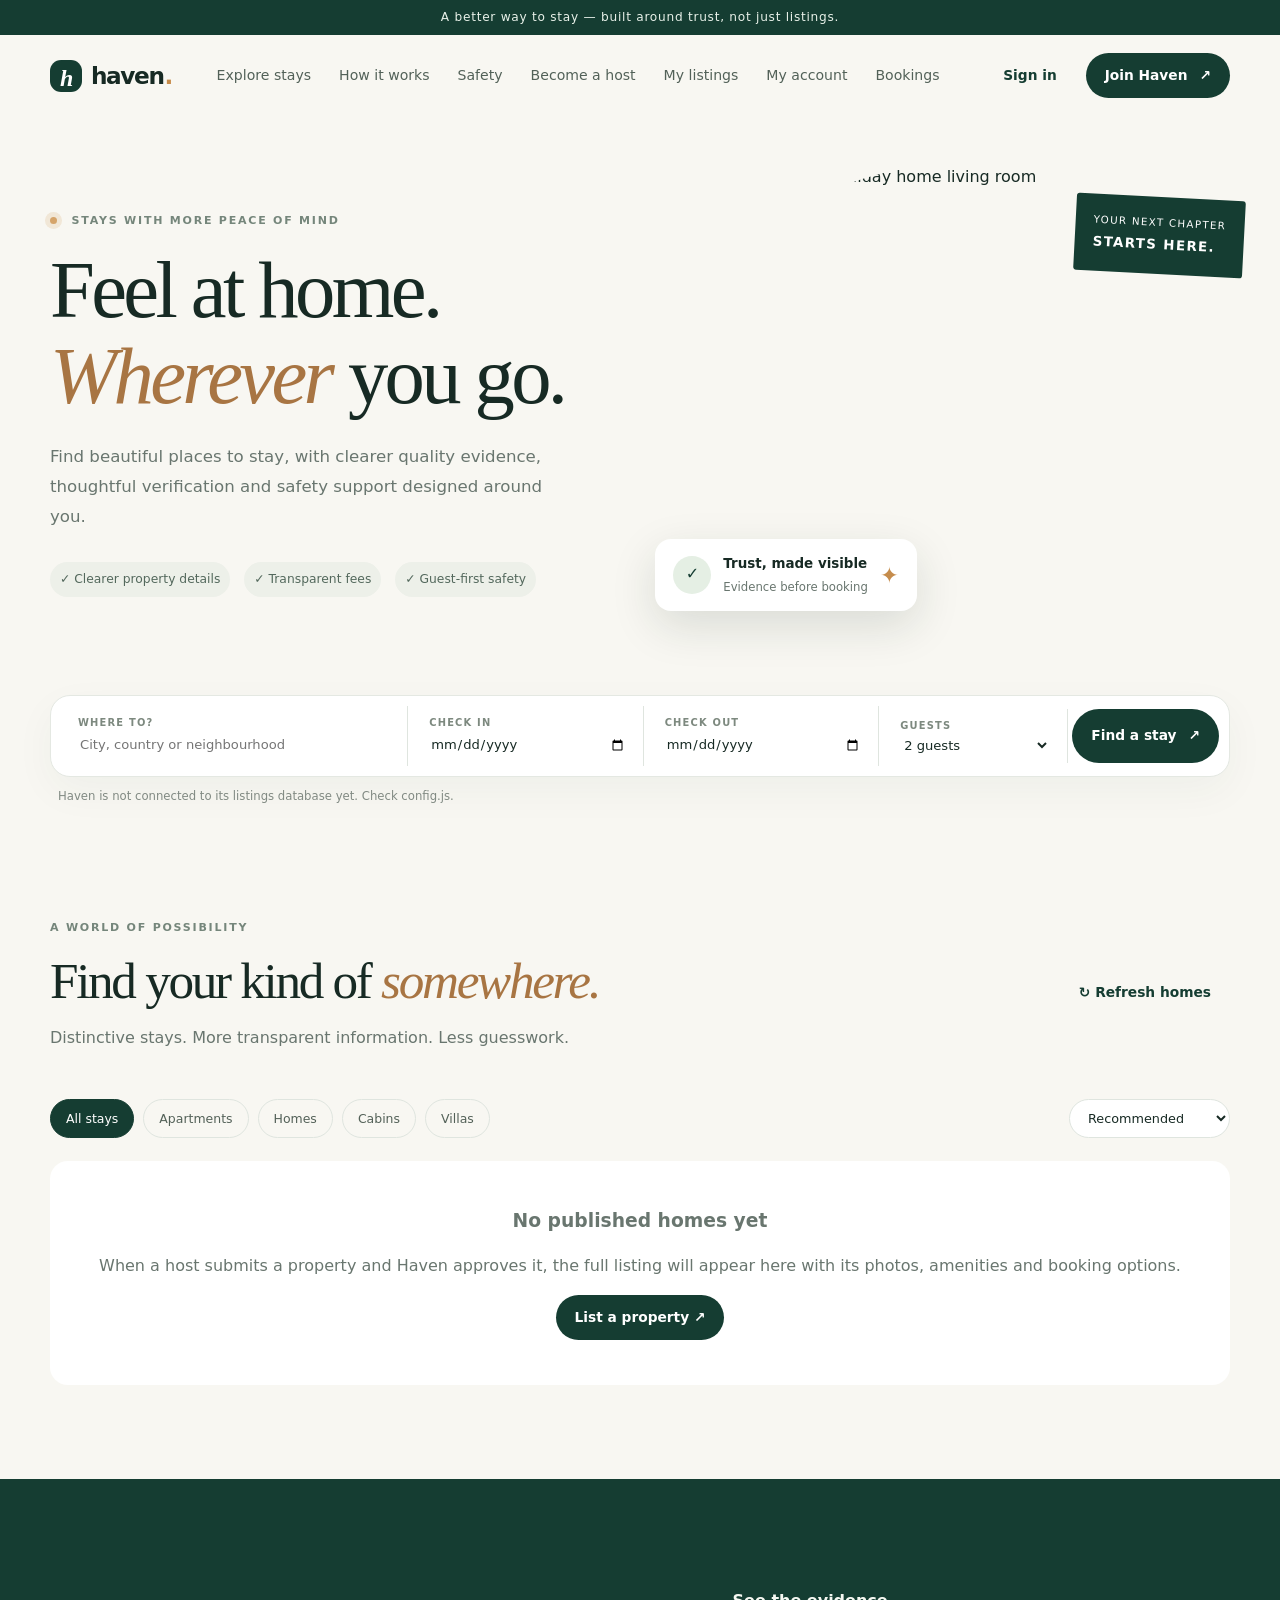
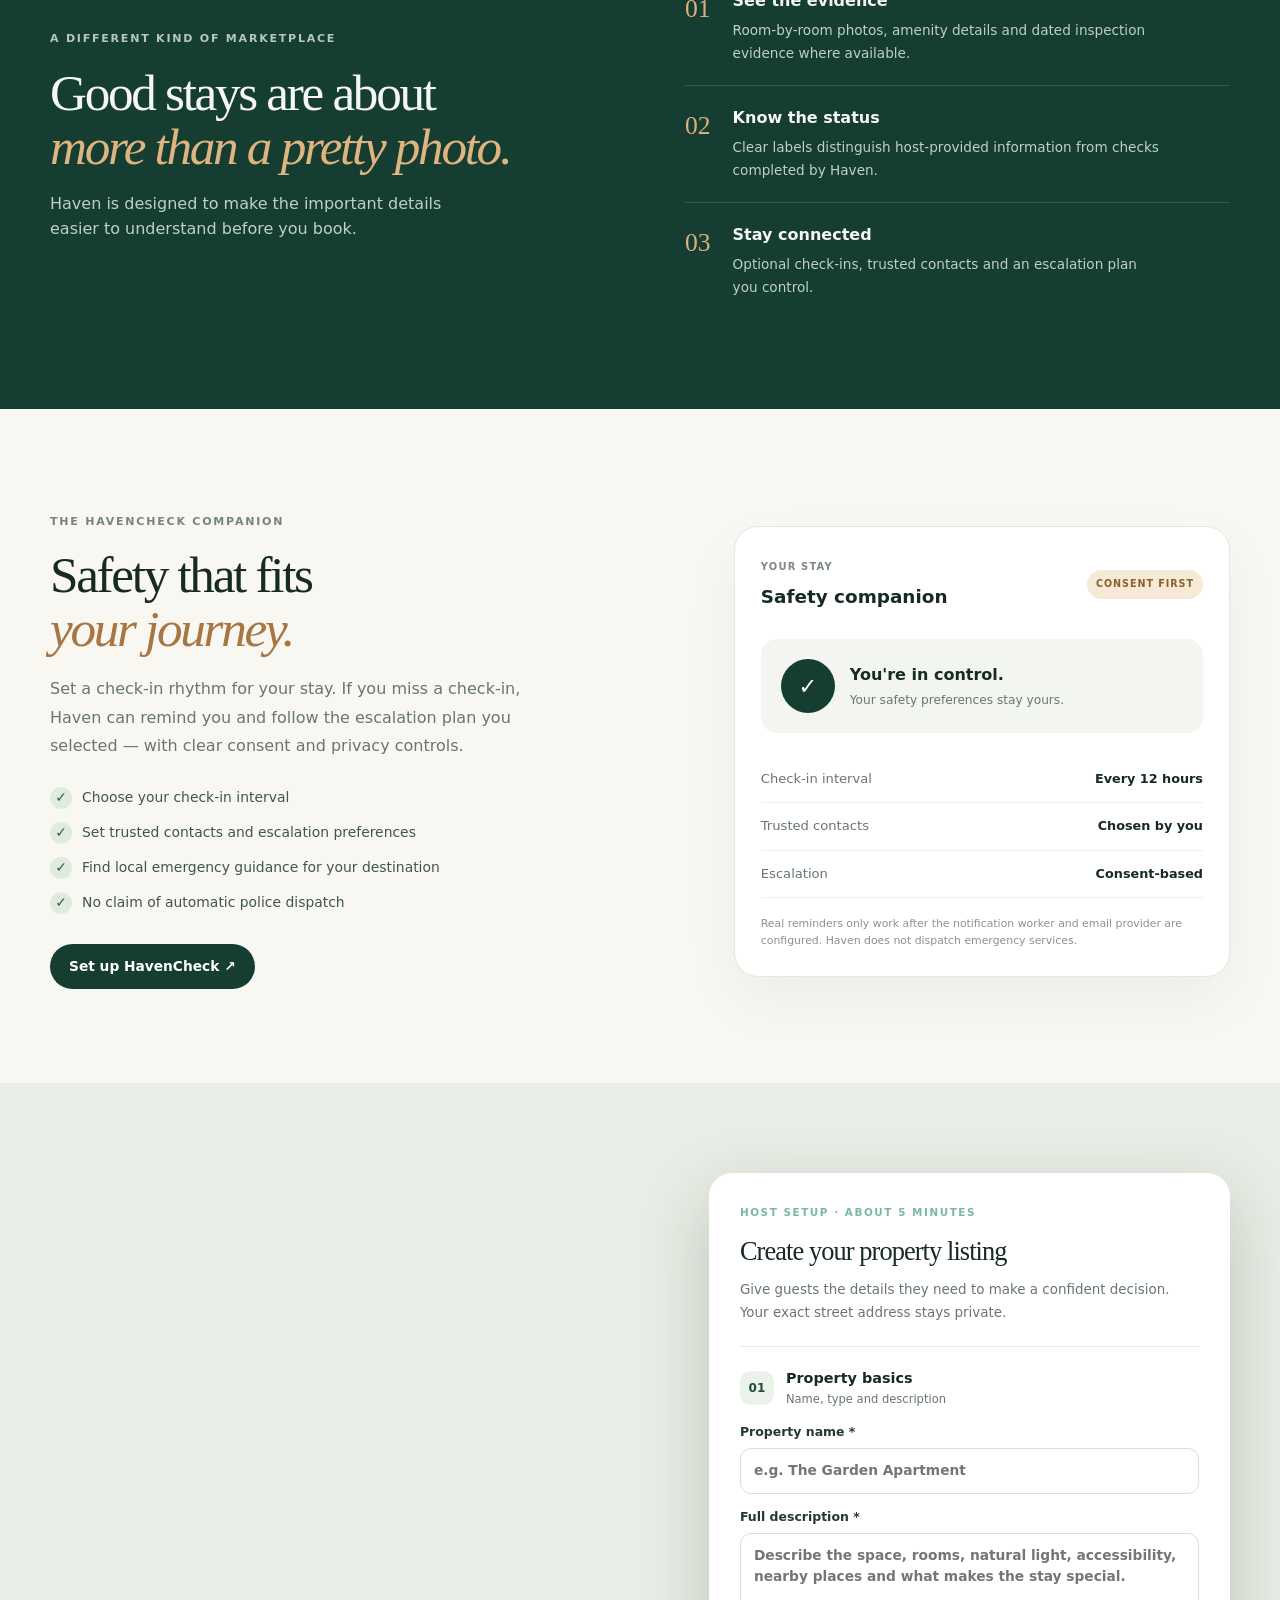
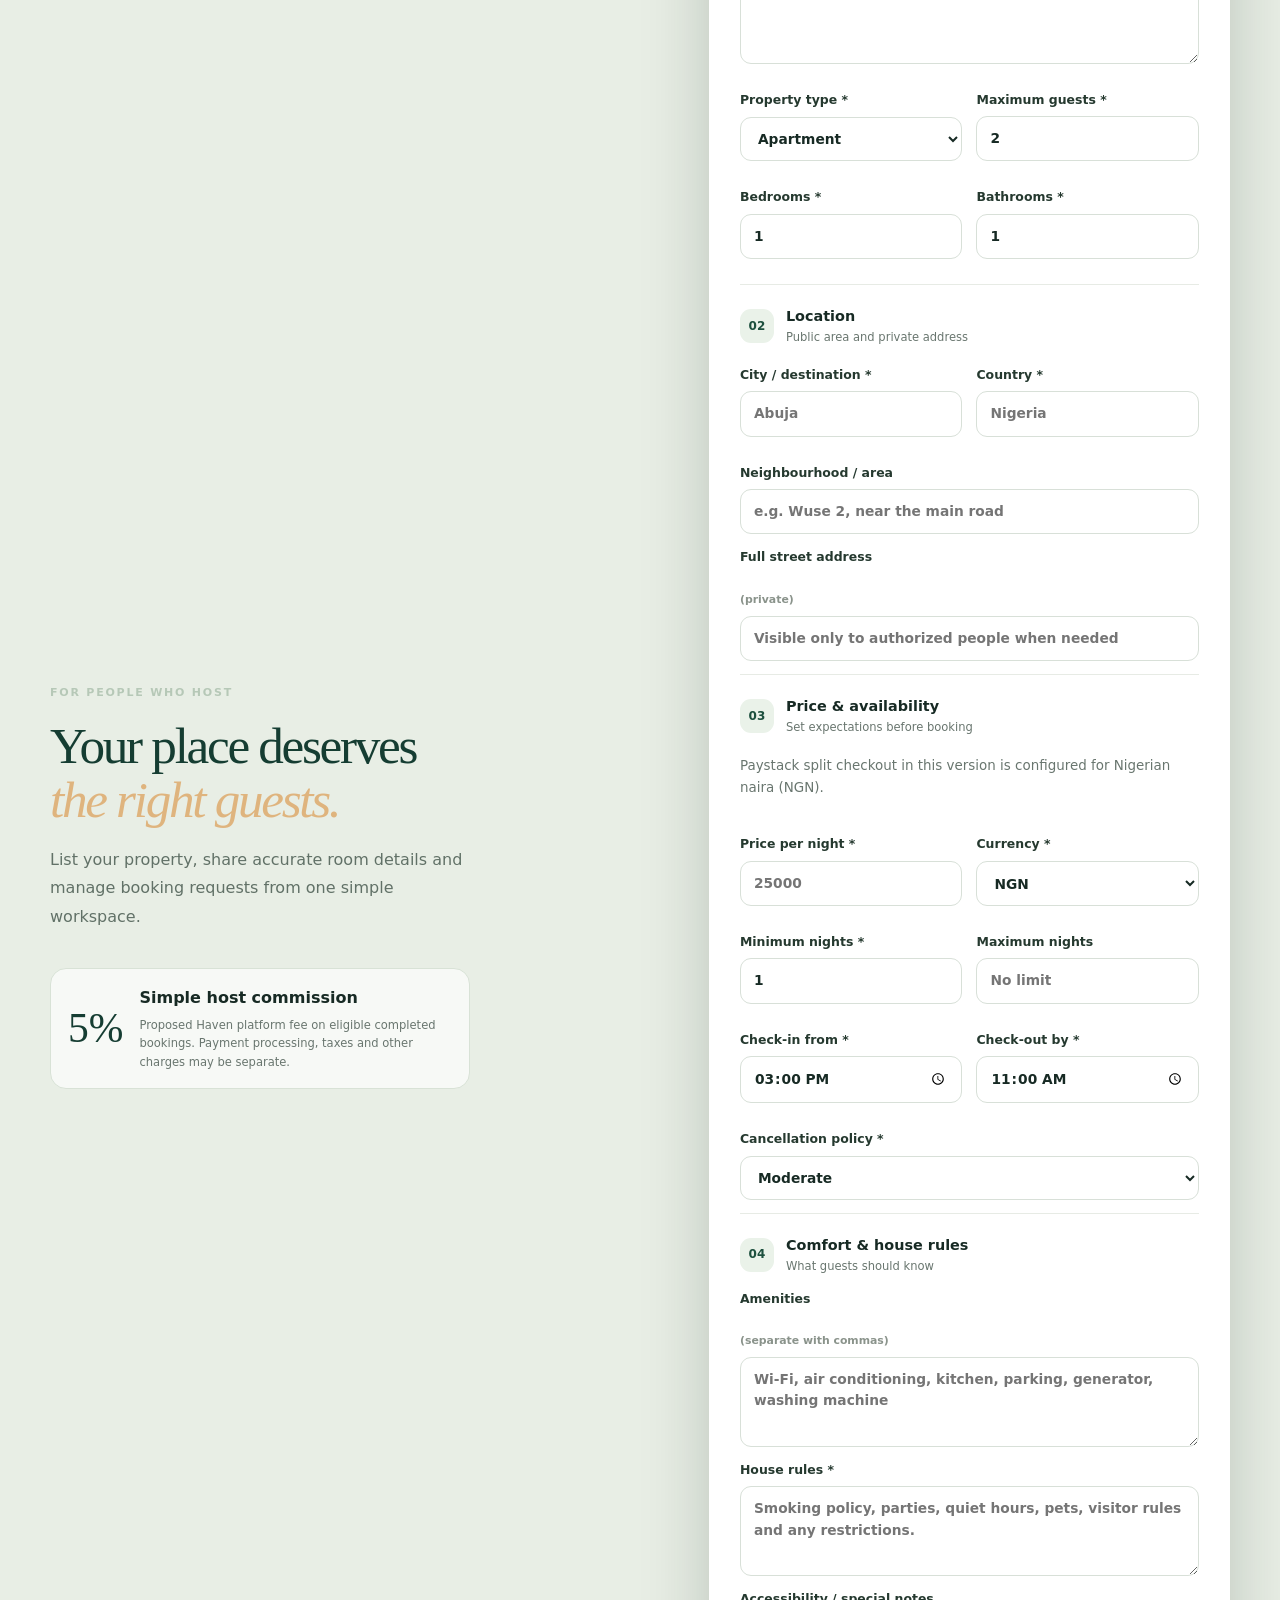
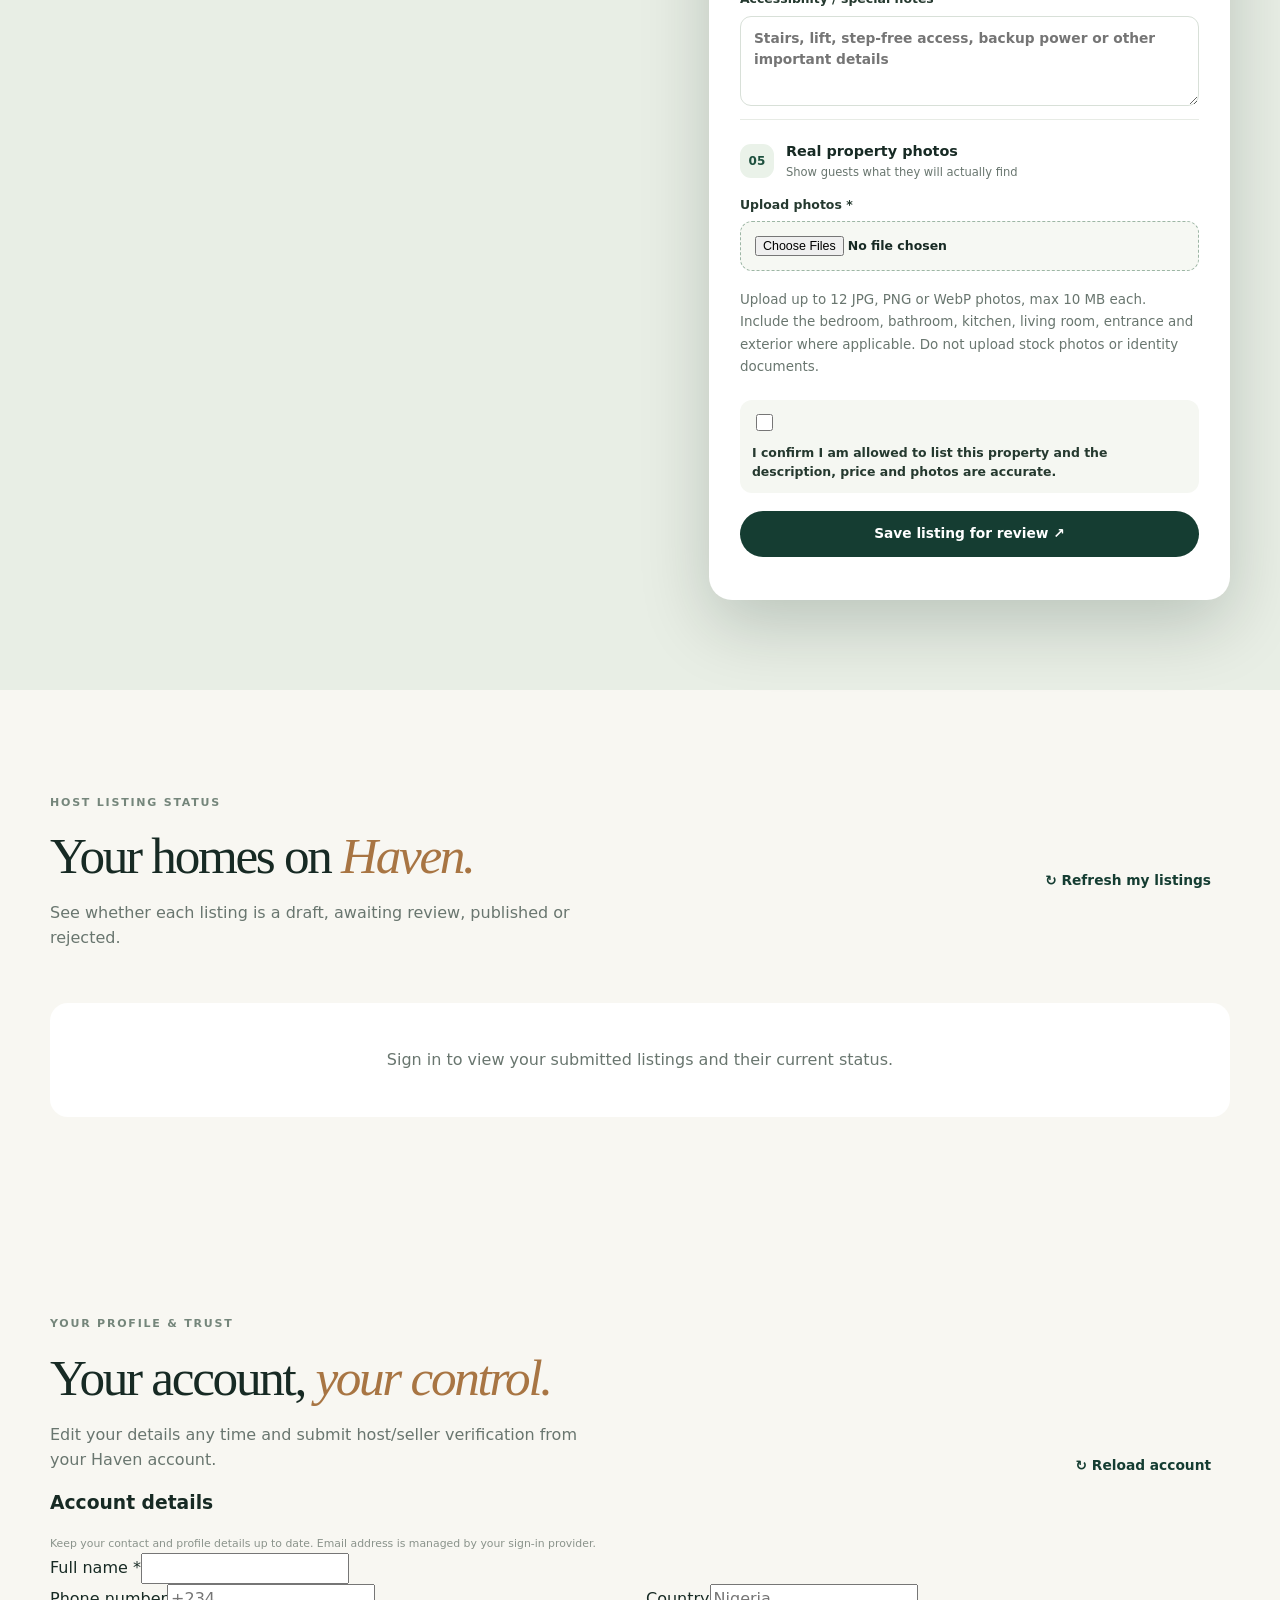
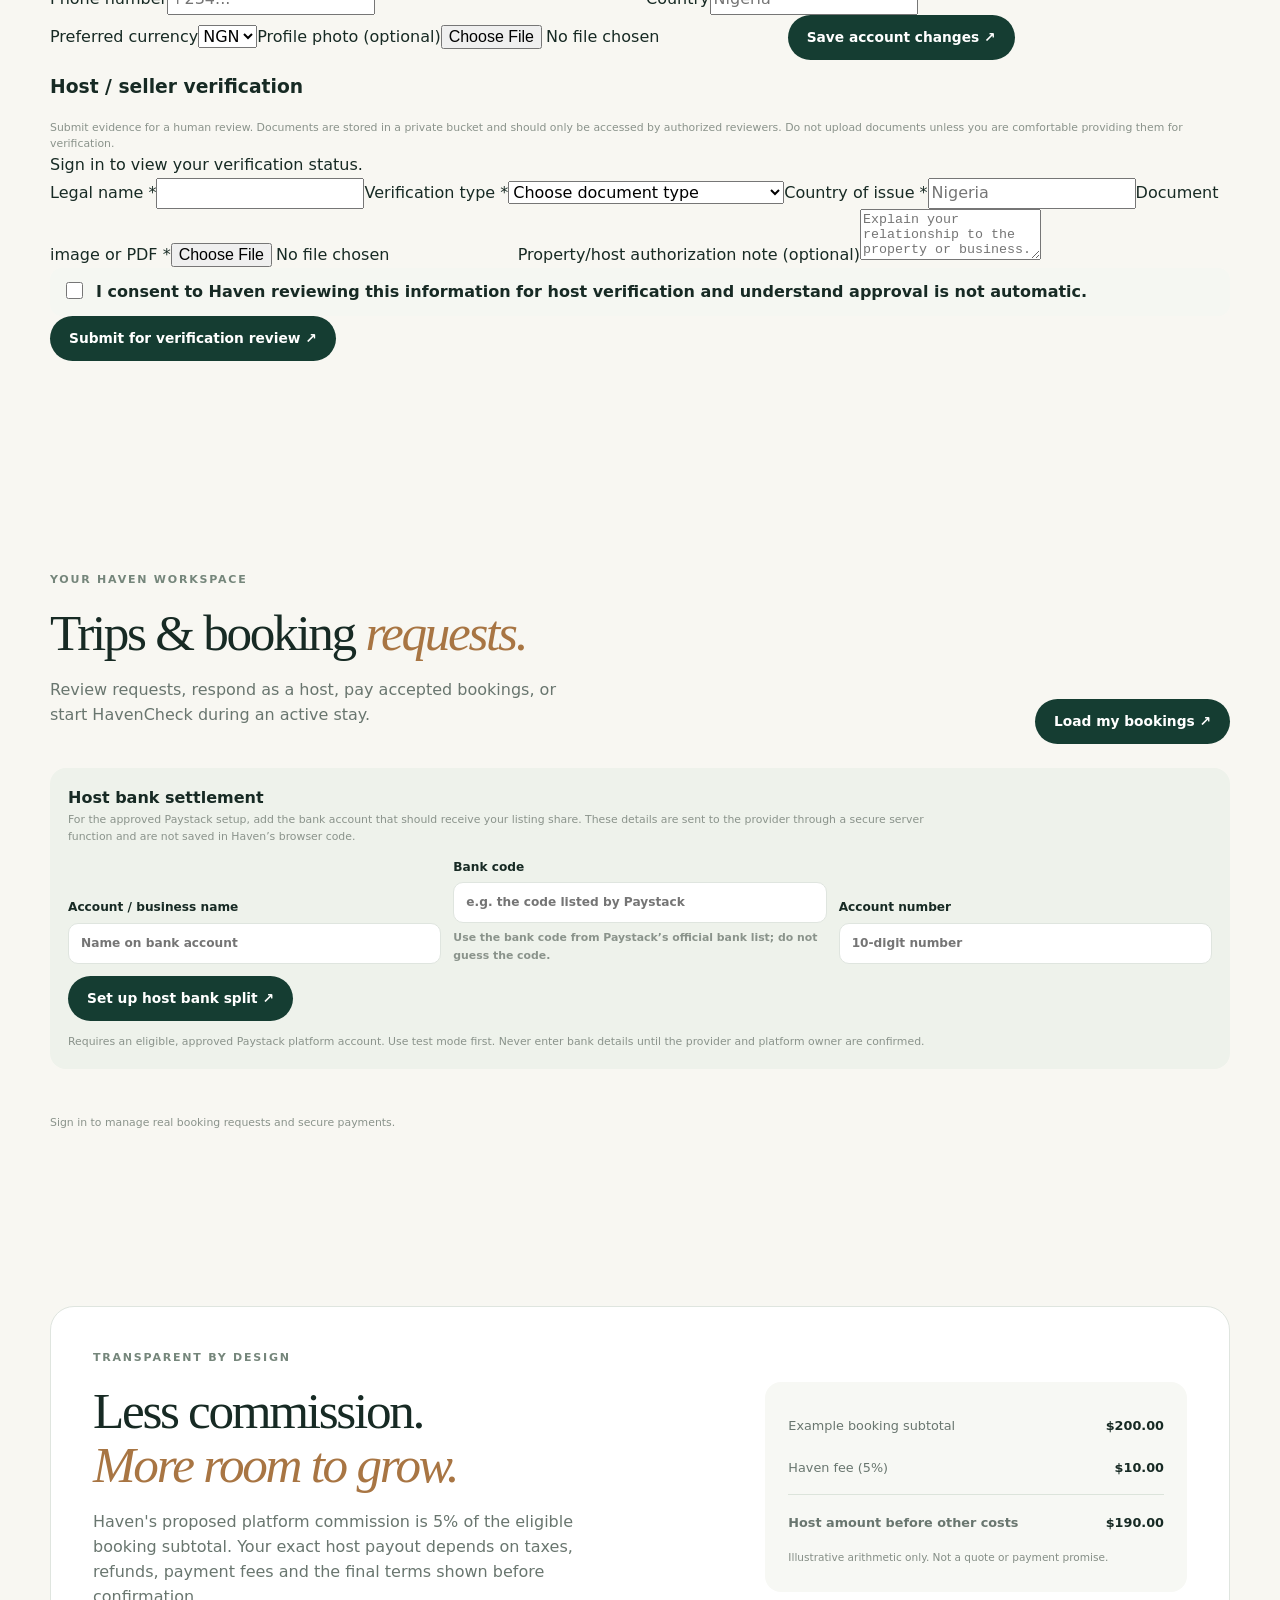
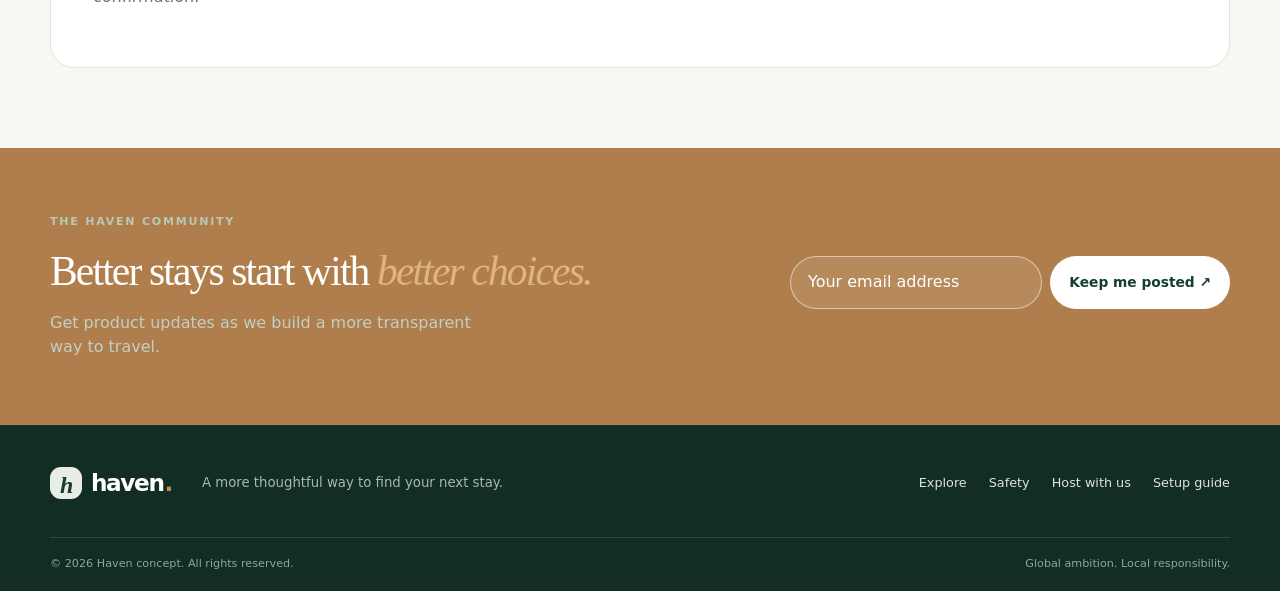
==== commit 21206435: "index.html" ====
--- a/index.html
+++ b/index.html
@@ -13,7 +13,7 @@
 <div class="announcement">A better way to stay — built around trust, not just listings.</div>
 <header class="nav wrap">
   <a class="brand" href="#"><span class="brandmark">h</span> haven<span class="dot">.</span></a>
-  <nav id="mainNav"><a href="#explore">Explore stays</a><a href="#how">How it works</a><a href="#safety">Safety</a><a href="#host">Become a host</a><a href="#myListings">My listings</a><a href="#dashboard">Bookings</a></nav>
+  <nav id="mainNav"><a href="#explore">Explore stays</a><a href="#how">How it works</a><a href="#safety">Safety</a><a href="#host">Become a host</a><a href="#myListings">My listings</a><a href="#account">My account</a><a href="#dashboard">Bookings</a></nav>
   <div class="nav-actions"><button class="btn btn-quiet" id="signInOpen">Sign in</button><button class="btn btn-dark" id="signUpOpen">Join Haven <span>↗</span></button><button class="menu" id="menuBtn" aria-label="Open menu">☰</button></div>
 </header>
 <main>
@@ -62,6 +62,11 @@
 <label class="consent-row"><input type="checkbox" name="accurateListing" required> I confirm I am allowed to list this property and the description, price and photos are accurate.</label>
 <button class="btn btn-dark full" type="submit">Save listing for review ↗</button><div class="form-message" id="hostMessage" role="status" aria-live="polite"></div></form></div></section>
 <section class="section wrap dashboard-section" id="myListings"><div class="section-head"><div><div class="eyebrow">HOST LISTING STATUS</div><h2>Your homes on <em>Haven.</em></h2><p>See whether each listing is a draft, awaiting review, published or rejected.</p></div><button class="btn btn-quiet" id="myListingsRefresh" type="button">↻ Refresh my listings</button></div><div id="myListingsContent" class="dashboard-content"><div class="empty">Sign in to view your submitted listings and their current status.</div></div></section>
+
+<section class="section wrap dashboard-section" id="account"><div class="section-head"><div><div class="eyebrow">YOUR PROFILE & TRUST</div><h2>Your account, <em>your control.</em></h2><p>Edit your details any time and submit host/seller verification from your Haven account.</p></div><button class="btn btn-quiet" id="accountRefresh" type="button">↻ Reload account</button></div>
+<div class="account-grid"><article class="account-panel"><h3>Account details</h3><p class="small-muted">Keep your contact and profile details up to date. Email address is managed by your sign-in provider.</p><form id="profileForm"><label>Full name *<input name="full_name" required maxlength="120" autocomplete="name"></label><div class="two-col"><label>Phone number<input name="phone" type="tel" maxlength="22" autocomplete="tel" placeholder="+234..."></label><label>Country<input name="country" maxlength="100" autocomplete="country-name" placeholder="Nigeria"></label></div><label>Preferred currency<select name="preferred_currency"><option>NGN</option><option>USD</option><option>GBP</option><option>EUR</option><option>CAD</option><option>AUD</option></select></label><label>Profile photo (optional)<input name="avatar" id="profileAvatar" type="file" accept="image/jpeg,image/png,image/webp"></label><button class="btn btn-dark" type="submit">Save account changes ↗</button><div id="profileMessage" class="form-message" role="status"></div></form></article>
+<article class="account-panel"><h3>Host / seller verification</h3><p class="small-muted">Submit evidence for a human review. Documents are stored in a private bucket and should only be accessed by authorized reviewers. Do not upload documents unless you are comfortable providing them for verification.</p><div id="verificationStatus" class="verification-status">Sign in to view your verification status.</div><form id="sellerVerificationForm"><label>Legal name *<input name="legal_name" required maxlength="160" autocomplete="name"></label><label>Verification type *<select name="document_type" required><option value="">Choose document type</option><option value="government_id">Government-issued ID</option><option value="passport">Passport</option><option value="drivers_license">Driver's licence</option><option value="business_document">Business registration document</option></select></label><label>Country of issue *<input name="issuing_country" required maxlength="100" placeholder="Nigeria"></label><label>Document image or PDF *<input name="verification_document" id="verificationDocument" type="file" accept="image/jpeg,image/png,image/webp,application/pdf" required></label><label>Property/host authorization note (optional)<textarea name="authorization_note" rows="3" maxlength="1000" placeholder="Explain your relationship to the property or business."></textarea></label><label class="consent-row"><input name="verificationConsent" type="checkbox" required> I consent to Haven reviewing this information for host verification and understand approval is not automatic.</label><button class="btn btn-dark" type="submit">Submit for verification review ↗</button><div id="verificationMessage" class="form-message" role="status"></div></form></article></div></section>
+
 <section class="section wrap dashboard-section" id="dashboard"><div class="section-head"><div><div class="eyebrow">YOUR HAVEN WORKSPACE</div><h2>Trips & booking <em>requests.</em></h2><p>Review requests, respond as a host, pay accepted bookings, or start HavenCheck during an active stay.</p></div><button class="btn btn-dark" id="dashboardLoad" type="button">Load my bookings ↗</button></div><div class="payout-setup payout-setup-panel"><div><strong>Host bank settlement</strong><p class="small-muted">For the approved Paystack setup, add the bank account that should receive your listing share. These details are sent to the provider through a secure server function and are not saved in Haven’s browser code.</p></div><form id="payoutSetupForm"><label>Account / business name<input name="businessName" maxlength="100" placeholder="Name on bank account" required></label><label>Bank code<input name="bankCode" maxlength="10" placeholder="e.g. the code listed by Paystack" required><small class="small-muted">Use the bank code from Paystack’s official bank list; do not guess the code.</small></label><label>Account number<input name="accountNumber" inputmode="numeric" minlength="10" maxlength="10" pattern="[0-9]{10}" placeholder="10-digit number" required></label><button class="btn btn-dark" type="submit">Set up host bank split ↗</button></form><p class="small-muted">Requires an eligible, approved Paystack platform account. Use test mode first. Never enter bank details until the provider and platform owner are confirmed.</p></div><div id="dashboardContent" class="dashboard-content"><p class="small-muted">Sign in to manage real booking requests and secure payments.</p></div></section>
 <section class="section wrap fee-section"><div class="fee-card"><div><div class="eyebrow">TRANSPARENT BY DESIGN</div><h2>Less commission.<br><em>More room to grow.</em></h2><p>Haven's proposed platform commission is 5% of the eligible booking subtotal. Your exact host payout depends on taxes, refunds, payment fees and the final terms shown before confirmation.</p></div><div class="fee-math"><div><span>Example booking subtotal</span><strong>$200.00</strong></div><div><span>Haven fee (5%)</span><strong>$10.00</strong></div><div class="fee-total"><span>Host amount before other costs</span><strong>$190.00</strong></div><small>Illustrative arithmetic only. Not a quote or payment promise.</small></div></div></section>
 <section class="newsletter"><div class="wrap newsletter-inner"><div><div class="eyebrow light">THE HAVEN COMMUNITY</div><h2>Better stays start with <em>better choices.</em></h2><p>Get product updates as we build a more transparent way to travel.</p></div><form id="newsletterForm"><label class="sr-only" for="newsletterEmail">Email address</label><input id="newsletterEmail" type="email" required placeholder="Your email address"><button class="btn btn-light" type="submit">Keep me posted ↗</button><small id="newsletterMessage"></small></form></div></section>
@@ -70,4 +75,4 @@
 <div class="modal-backdrop" id="modalBackdrop" hidden><section class="modal" role="dialog" aria-modal="true" aria-labelledby="modalTitle"><button class="modal-close" id="modalClose" aria-label="Close">×</button><div id="modalContent"></div></section></div>
 <div class="toast" id="toast" role="status" aria-live="polite"></div>
 <script src="app.js"></script>
-</body></html>+</body></html>
--- a/styles.css
+++ b/styles.css
@@ -1,4 +1,4 @@
-:root{--forest:#153d32;--forest2:#204d40;--mint:#e6eee7;--paper:#f8f7f2;--ink:#172a24;--muted:#69766f;--line:#dfe5df;--gold:#d6a66a;--white:#fff;--radius:22px}*{box-sizing:border-box}html{scroll-behavior:smooth;scroll-padding-top:90px}body{margin:0;background:var(--paper);color:var(--ink);font-family:Inter,ui-sans-serif,system-ui,-apple-system,BlinkMacSystemFont,"Segoe UI",sans-serif;line-height:1.55}a{color:inherit;text-decoration:none}button,input,select{font:inherit}button{cursor:pointer}.wrap{width:min(1180px,calc(100% - 48px));margin-inline:auto}.announcement{text-align:center;background:var(--forest);color:#e8f1e9;padding:8px 14px;font-size:.76rem;letter-spacing:.06em}.nav{height:82px;display:flex;align-items:center;justify-content:space-between;gap:24px}.brand{display:inline-flex;align-items:center;gap:9px;font-weight:800;font-size:1.45rem;letter-spacing:-.06em}.brandmark{display:grid;place-items:center;width:32px;height:32px;background:var(--forest);color:white;border-radius:11px;font-family:Georgia,serif;font-size:1.5rem;font-style:italic}.dot{color:#c78c4b;margin-left:-8px}.nav nav{display:flex;gap:28px;color:#526158;font-size:.88rem}.nav nav a:hover,.footer-links a:hover{color:#a96d31}.nav-actions{display:flex;align-items:center;gap:10px}.btn{border:0;border-radius:999px;padding:12px 19px;font-size:.86rem;font-weight:700;transition:transform .18s,background .18s;display:inline-flex;align-items:center;justify-content:center;gap:12px}.btn:hover{transform:translateY(-1px)}.btn-dark{background:var(--forest);color:white}.btn-dark:hover{background:#245747}.btn-quiet{background:transparent;color:var(--forest)}.btn-light{background:white;color:var(--forest)}.menu{display:none;border:0;background:transparent;font-size:1.4rem}.hero{display:grid;grid-template-columns:1fr .92fr;align-items:center;gap:60px;padding:48px 0 34px}.eyebrow{font-size:.69rem;font-weight:800;letter-spacing:.16em;color:#75867b;margin-bottom:18px}.pulse{display:inline-block;width:7px;height:7px;border-radius:50%;background:#d5a46a;margin-right:9px;box-shadow:0 0 0 5px #f1e7d7}h1,h2,h3,p{margin-top:0}h1,h2{font-family:Georgia,"Times New Roman",serif;font-weight:500;letter-spacing:-.045em;line-height:1.06}h1{font-size:clamp(3.3rem,6.3vw,5.8rem);margin-bottom:24px}h1 em,h2 em{color:#a87543;font-weight:400}h2{font-size:clamp(2.3rem,4vw,3.6rem);margin-bottom:18px}.hero-lede{font-size:1.04rem;color:var(--muted);max-width:510px;line-height:1.8}.hero-proof{display:flex;gap:14px;flex-wrap:wrap;margin-top:30px;color:#53685c;font-size:.77rem}.hero-proof span{background:#edf0e9;padding:8px 10px;border-radius:99px}.hero-art{position:relative;min-width:0}.hero-art>img{display:block;width:100%;height:480px;object-fit:cover;border-radius:48% 48% 18px 18px}.floating-card{position:absolute;left:-38px;bottom:34px;background:#fff;padding:15px 18px;border-radius:16px;box-shadow:0 15px 45px #132a1b22;display:flex;align-items:center;gap:12px}.floating-card strong,.floating-card small{display:block}.floating-card strong{font-size:.84rem}.floating-card small{color:var(--muted);font-size:.73rem;margin-top:3px}.shield{display:grid;place-items:center;background:#e5efe4;color:var(--forest);width:38px;height:38px;border-radius:50%;font-weight:900}.float-stars{color:#c58c4c;font-size:1.4rem}.art-note{position:absolute;right:-14px;top:32px;background:var(--forest);color:white;padding:16px 18px;border-radius:3px;letter-spacing:.13em;font-size:.64rem;line-height:1.9;transform:rotate(3deg)}.art-note b{font-size:.84rem}.search-wrap{position:relative;margin-top:16px}.searchbar{display:grid;grid-template-columns:1.5fr 1fr 1fr .8fr auto;align-items:center;background:#fff;border:1px solid #e4e8e2;border-radius:20px;padding:10px;box-shadow:0 14px 42px #183d2c0b;gap:4px}.search-field{display:flex;flex-direction:column;padding:9px 17px;border-right:1px solid var(--line);gap:4px;min-width:0}.search-field span,.tiny-label{font-size:.62rem;font-weight:800;letter-spacing:.12em;color:#7d897f}.search-field input,.search-field select{border:0;background:transparent;outline:0;color:var(--ink);font-size:.82rem;min-width:0;width:100%}.search-btn{height:54px;white-space:nowrap}.search-hint{font-size:.73rem;color:#818a83;margin:10px 8px}.section{padding-top:104px;padding-bottom:94px}.section-head{display:flex;justify-content:space-between;align-items:end;gap:24px}.section-head p,.fee-card p{color:var(--muted);max-width:540px}.text-link{font-size:.84rem;font-weight:700;color:var(--forest);padding-bottom:8px}.filters{display:flex;justify-content:space-between;gap:18px;align-items:center;margin:32px 0 23px}.chips{display:flex;gap:9px;flex-wrap:wrap}.chip{border:1px solid var(--line);background:transparent;color:#536158;border-radius:99px;padding:9px 15px;font-size:.78rem}.chip.active,.chip:hover{background:var(--forest);color:white;border-color:var(--forest)}#sortSelect{border:1px solid var(--line);background:white;border-radius:99px;padding:10px 14px;color:var(--ink);font-size:.8rem}.listing-grid{display:grid;grid-template-columns:repeat(3,minmax(0,1fr));gap:28px 22px}.stay-card{min-width:0}.stay-image{position:relative;overflow:hidden;border-radius:17px;background:#e2e7df;aspect-ratio:1.16}.stay-image img{width:100%;height:100%;object-fit:cover;transition:transform .35s}.stay-card:hover .stay-image img{transform:scale(1.035)}.stay-tag{position:absolute;top:13px;left:13px;background:#fffdf6eF;border-radius:99px;padding:7px 10px;font-size:.65rem;font-weight:800}.save-btn{position:absolute;top:12px;right:12px;border:0;background:#ffffffdf;border-radius:50%;width:36px;height:36px;font-size:1.2rem;color:#253c30}.stay-meta{display:flex;justify-content:space-between;gap:8px;align-items:center;margin-top:14px}.stay-meta h3{font-size:1rem;margin:0;font-weight:750}.rating{font-size:.8rem;white-space:nowrap}.stay-location{font-size:.8rem;color:var(--muted);margin:4px 0}.stay-sub{font-size:.76rem;color:#7c877f}.stay-bottom{display:flex;align-items:end;justify-content:space-between;margin-top:12px;gap:8px}.price strong{font-size:1.05rem}.price span{font-size:.75rem;color:var(--muted)}.quality{font-size:.68rem;border:1px solid #cbd9cb;color:#315b44;border-radius:8px;padding:5px 7px}.demo-note{color:#858d86;font-size:.72rem;margin-top:24px}.loading{padding:50px;text-align:center;color:var(--muted)}.trust-band{background:var(--forest);color:#f5f7f1;padding:90px 0}.light{color:#b6c8b7}.trust-inner{display:grid;grid-template-columns:1fr 1fr;gap:90px;align-items:center}.trust-inner h2 em,.host-inner h2 em,.newsletter h2 em{color:#dfb47e}.trust-inner p,.host-inner>div>p,.newsletter p{color:#c0d0c4;max-width:430px}.trust-points article{display:flex;gap:22px;padding:20px 0;border-bottom:1px solid #ffffff25}.trust-points article:last-child{border-bottom:0}.trust-points article>span{font-family:Georgia,serif;font-size:1.6rem;color:#d9b17d}.trust-points h3{font-size:1rem;margin:0 0 5px}.trust-points p{font-size:.85rem;margin:0;line-height:1.7}.safety-section{display:grid;grid-template-columns:1fr .85fr;gap:100px;align-items:center}.safety-copy>p{color:var(--muted);line-height:1.8;max-width:500px}.tick-list{padding:0;list-style:none;margin:26px 0 30px;display:grid;gap:13px;color:#40564a;font-size:.87rem}.tick-list li:before{content:"✓";display:inline-grid;place-items:center;width:22px;height:22px;border-radius:50%;background:#e0ebdf;color:#315b44;margin-right:10px;font-weight:800}.safety-panel{background:#fff;border:1px solid #e3e8e1;border-radius:24px;padding:26px;box-shadow:0 24px 60px #1c39200b}.panel-top{display:flex;justify-content:space-between;align-items:center}.panel-top h3{margin:5px 0;font-size:1.15rem}.status-pill{font-size:.6rem;letter-spacing:.1em;background:#f6ead7;color:#8a602b;border-radius:99px;padding:7px 9px;font-weight:800}.check-illustration{display:flex;align-items:center;gap:15px;background:#f3f6f0;border-radius:16px;padding:20px;margin:23px 0}.check-ring{width:54px;height:54px;display:grid;place-items:center;background:var(--forest);color:white;border-radius:50%;font-size:1.4rem}.check-illustration strong,.check-illustration small{display:block}.check-illustration small{color:var(--muted);font-size:.76rem;margin-top:3px}.mini-row{display:flex;justify-content:space-between;gap:12px;border-bottom:1px solid #edf0eb;padding:13px 0;font-size:.82rem}.mini-row span{color:var(--muted)}.mini-row strong{font-size:.8rem}.small-muted{font-size:.68rem;color:#8a938b;margin:18px 0 0}.host-section{background:#e8eee5;padding:90px 0}.host-inner{display:grid;grid-template-columns:1fr .9fr;gap:80px;align-items:center}.host-inner h2{color:var(--forest)}.host-inner>div>p{color:#617167;line-height:1.8}.commission-callout{display:flex;gap:16px;align-items:center;margin-top:36px;max-width:420px;background:#ffffffa8;border:1px solid #d8e2d6;border-radius:16px;padding:17px}.commission-number{font-family:Georgia,serif;font-size:2.6rem;color:var(--forest);line-height:1}.commission-callout strong,.commission-callout small{display:block}.commission-callout small{font-size:.72rem;color:var(--muted);margin-top:5px;line-height:1.6}.host-form{background:white;padding:30px;border-radius:23px;box-shadow:0 18px 50px #173c2a0b}.host-form h3{font-family:Georgia,serif;font-size:1.7rem;font-weight:500;margin-bottom:5px}.host-form>p{color:var(--muted);font-size:.84rem;margin-bottom:22px}.host-form label{display:flex;flex-direction:column;gap:7px;font-size:.76rem;color:#506157;font-weight:700;margin-bottom:16px}.host-form input,.host-form select,.modal input,.modal select{width:100%;border:1px solid #dfe5df;border-radius:10px;padding:12px 13px;background:#fff;outline:0;color:var(--ink);font-size:.86rem}.host-form input:focus,.host-form select:focus,.modal input:focus,.modal select:focus{border-color:#71917a;box-shadow:0 0 0 3px #e7efe7}.two-col{display:grid;grid-template-columns:1fr 1fr;gap:12px}.full{width:100%;margin-top:5px}.form-message{font-size:.78rem;color:#315b44;margin-top:12px}.fee-section{padding-top:80px;padding-bottom:80px}.fee-card{background:#fff;border:1px solid var(--line);border-radius:24px;padding:42px;display:grid;grid-template-columns:1fr .7fr;gap:70px;align-items:center}.fee-math{background:#f7f8f4;padding:23px;border-radius:16px}.fee-math>div{display:flex;justify-content:space-between;gap:12px;padding:11px 0;font-size:.8rem}.fee-math>div span{color:var(--muted)}.fee-total{border-top:1px solid #dce4db;margin-top:5px;padding-top:18px!important;font-weight:800}.fee-math small{font-size:.66rem;color:#858e86}.newsletter{background:#b07e4c;color:white;padding:65px 0}.newsletter-inner{display:flex;justify-content:space-between;align-items:center;gap:45px}.newsletter h2{font-size:2.6rem}.newsletter p{margin:0}.newsletter form{display:grid;grid-template-columns:minmax(170px,1fr) auto;gap:8px;min-width:min(440px,100%)}.newsletter input{border:1px solid #ffffff80;border-radius:99px;background:#ffffff18;color:white;padding:13px 17px;min-width:0;outline:0}.newsletter input::placeholder{color:#fff}.newsletter form small{grid-column:1/-1;font-size:.73rem}.footer{background:#112d25;color:#dbe5dc;padding:40px 0 18px}.brand-light{color:white}.brand-light .brandmark{background:#e8eee5;color:var(--forest)}.footer-main{display:grid;grid-template-columns:auto 1fr auto;gap:30px;align-items:center;padding-bottom:36px}.footer-main p{color:#a8b9ad;margin:0;font-size:.83rem}.footer-links{display:flex;gap:22px;font-size:.8rem}.footer-bottom{display:flex;justify-content:space-between;gap:20px;border-top:1px solid #ffffff20;padding-top:17px;color:#91a79a;font-size:.7rem}.modal-backdrop{position:fixed;inset:0;background:#10251ed1;z-index:10;display:grid;place-items:center;padding:20px;overflow:auto}.modal-backdrop[hidden]{display:none}.modal{position:relative;background:white;width:min(480px,100%);border-radius:22px;padding:34px;max-height:90vh;overflow:auto}.modal-close{position:absolute;right:16px;top:12px;border:0;background:#f0f3ee;border-radius:50%;width:34px;height:34px;font-size:1.4rem}.modal h2{font-size:2.2rem;margin:12px 0}.modal p{color:var(--muted);font-size:.86rem}.modal form{display:grid;gap:13px}.modal label{display:grid;gap:6px;font-size:.78rem;font-weight:700}.modal .btn{width:100%;margin-top:4px}.modal-message{font-size:.78rem;color:#315b44;margin-top:12px}.toast{position:fixed;bottom:20px;left:50%;transform:translate(-50%,20px);background:#163c30;color:white;padding:12px 18px;border-radius:99px;font-size:.82rem;box-shadow:0 10px 35px #0002;opacity:0;pointer-events:none;transition:.2s;z-index:20;max-width:calc(100% - 30px);text-align:center}.toast.show{opacity:1;transform:translate(-50%,0)}.sr-only{position:absolute;width:1px;height:1px;padding:0;margin:-1px;overflow:hidden;clip:rect(0,0,0,0);white-space:nowrap;border:0}.empty{grid-column:1/-1;text-align:center;padding:45px;color:var(--muted);background:#fff;border-radius:18px}
+:root{--forest:#153d32;--forest2:#204d40;--mint:#e6eee7;--paper:#f8f7f2;--ink:#172a24;--muted:#69766f;--line:#dfe5df;--gold:#d6a66a;--white:#fff;--radius:22px}*{box-sizing:border-box}html{scroll-behavior:smooth;scroll-padding-top:90px}body{margin:0;background:var(--paper);color:var(--ink);font-family:Inter,ui-sans-serif,system-ui,-apple-system,BlinkMacSystemFont,"Segoe UI",sans-serif;line-height:1.55}a{color:inherit;text-decoration:none}button,input,select{font:inherit}button{cursor:pointer}.wrap{width:min(1180px,calc(100% - 48px));margin-inline:auto}.announcement{text-align:center;background:var(--forest);color:#e8f1e9;padding:8px 14px;font-size:.76rem;letter-spacing:.06em}.nav{height:82px;display:flex;align-items:center;justify-content:space-between;gap:24px}.brand{display:inline-flex;align-items:center;gap:9px;font-weight:800;font-size:1.45rem;letter-spacing:-.06em}.brandmark{display:grid;place-items:center;width:32px;height:32px;background:var(--forest);color:white;border-radius:11px;font-family:Georgia,serif;font-size:1.5rem;font-style:italic}.dot{color:#c78c4b;margin-left:-8px}.nav nav{display:flex;gap:28px;color:#526158;font-size:.88rem}.nav nav a:hover,.footer-links a:hover{color:#a96d31}.nav-actions{display:flex;align-items:center;gap:10px}.btn{border:0;border-radius:999px;padding:12px 19px;font-size:.86rem;font-weight:700;transition:transform .18s,background .18s;display:inline-flex;align-items:center;justify-content:center;gap:12px}.btn:hover{transform:translateY(-1px)}.btn-dark{background:var(--forest);color:white}.btn-dark:hover{background:#245747}.btn-quiet{background:transparent;color:var(--forest)}.btn-light{background:white;color:var(--forest)}.menu{display:none;border:0;background:transparent;font-size:1.4rem}.hero{display:grid;grid-template-columns:1fr .92fr;align-items:center;gap:60px;padding:48px 0 34px}.eyebrow{font-size:.69rem;font-weight:800;letter-spacing:.16em;color:#75867b;margin-bottom:18px}.pulse{display:inline-block;width:7px;height:7px;border-radius:50%;background:#d5a46a;margin-right:9px;box-shadow:0 0 0 5px #f1e7d7}h1,h2,h3,p{margin-top:0}h1,h2{font-family:Georgia,"Times New Roman",serif;font-weight:500;letter-spacing:-.045em;line-height:1.06}h1{font-size:clamp(3.3rem,6.3vw,5.8rem);margin-bottom:24px}h1 em,h2 em{color:#a87543;font-weight:400}h2{font-size:clamp(2.3rem,4vw,3.6rem);margin-bottom:18px}.hero-lede{font-size:1.04rem;color:var(--muted);max-width:510px;line-height:1.8}.hero-proof{display:flex;gap:14px;flex-wrap:wrap;margin-top:30px;color:#53685c;font-size:.77rem}.hero-proof span{background:#edf0e9;padding:8px 10px;border-radius:99px}.hero-art{position:relative;min-width:0}.hero-art>img{display:block;width:100%;height:480px;object-fit:cover;border-radius:48% 48% 18px 18px}.floating-card{position:absolute;left:-38px;bottom:34px;background:#fff;padding:15px 18px;border-radius:16px;box-shadow:0 15px 45px #132a1b22;display:flex;align-items:center;gap:12px}.floating-card strong,.floating-card small{display:block}.floating-card strong{font-size:.84rem}.floating-card small{color:var(--muted);font-size:.73rem;margin-top:3px}.shield{display:grid;place-items:center;background:#e5efe4;color:var(--forest);width:38px;height:38px;border-radius:50%;font-weight:900}.float-stars{color:#c58c4c;font-size:1.4rem}.art-note{position:absolute;right:-14px;top:32px;background:var(--forest);color:white;padding:16px 18px;border-radius:3px;letter-spacing:.13em;font-size:.64rem;line-height:1.9;transform:rotate(3deg)}.art-note b{font-size:.84rem}.search-wrap{position:relative;margin-top:16px}.searchbar{display:grid;grid-template-columns:1.5fr 1fr 1fr .8fr auto;align-items:center;background:#fff;border:1px solid #e4e8e2;border-radius:20px;padding:10px;box-shadow:0 14px 42px #183d2c0b;gap:4px}.search-field{display:flex;flex-direction:column;padding:9px 17px;border-right:1px solid var(--line);gap:4px;min-width:0}.search-field span,.tiny-label{font-size:.62rem;font-weight:800;letter-spacing:.12em;color:#7d897f}.search-field input,.search-field select{border:0;background:transparent;outline:0;color:var(--ink);font-size:.82rem;min-width:0;width:100%}.search-btn{height:54px;white-space:nowrap}.search-hint{font-size:.73rem;color:#818a83;margin:10px 8px}.section{padding-top:104px;padding-bottom:94px}.section-head{display:flex;justify-content:space-between;align-items:end;gap:24px}.section-head p,.fee-card p{color:var(--muted);max-width:540px}.text-link{font-size:.84rem;font-weight:700;color:var(--forest);padding-bottom:8px}.filters{display:flex;justify-content:space-between;gap:18px;align-items:center;margin:32px 0 23px}.chips{display:flex;gap:9px;flex-wrap:wrap}.chip{border:1px solid var(--line);background:transparent;color:#536158;border-radius:99px;padding:9px 15px;font-size:.78rem}.chip.active,.chip:hover{background:var(--forest);color:white;border-color:var(--forest)}#sortSelect{border:1px solid var(--line);background:white;border-radius:99px;padding:10px 14px;color:var(--ink);font-size:.8rem}.listing-grid{display:grid;grid-template-columns:repeat(3,minmax(0,1fr));gap:28px 22px}.stay-card{min-width:0}.stay-image{position:relative;overflow:hidden;border-radius:17px;background:#e2e7df;aspect-ratio:1.16}.stay-image img{width:100%;height:100%;object-fit:cover;transition:transform .35s}.stay-card:hover .stay-image img{transform:scale(1.035)}.stay-tag{position:absolute;top:13px;left:13px;background:#fffdf6eF;border-radius:99px;padding:7px 10px;font-size:.65rem;font-weight:800}.save-btn{position:absolute;top:12px;right:12px;border:0;background:#ffffffdf;border-radius:50%;width:36px;height:36px;font-size:1.2rem;color:#253c30}.stay-meta{display:flex;justify-content:space-between;gap:8px;align-items:center;margin-top:14px}.stay-meta h3{font-size:1rem;margin:0;font-weight:750}.rating{font-size:.8rem;white-space:nowrap}.stay-location{font-size:.8rem;color:var(--muted);margin:4px 0}.stay-sub{font-size:.76rem;color:#7c877f}.stay-bottom{display:flex;align-items:end;justify-content:space-between;margin-top:12px;gap:8px}.price strong{font-size:1.05rem}.price span{font-size:.75rem;color:var(--muted)}.quality{font-size:.68rem;border:1px solid #cbd9cb;color:#315b44;border-radius:8px;padding:5px 7px}.demo-note{color:#858d86;font-size:.72rem;margin-top:24px}.loading{padding:50px;text-align:center;color:var(--muted)}.trust-band{background:var(--forest);color:#f5f7f1;padding:90px 0}.light{color:#b6c8b7}.trust-inner{display:grid;grid-template-columns:1fr 1fr;gap:90px;align-items:center}.trust-inner h2 em,.host-inner h2 em,.newsletter h2 em{color:#dfb47e}.trust-inner p,.host-inner>div>p,.newsletter p{color:#c0d0c4;max-width:430px}.trust-points article{display:flex;gap:22px;padding:20px 0;border-bottom:1px solid #ffffff25}.trust-points article:last-child{border-bottom:0}.trust-points article>span{font-family:Georgia,serif;font-size:1.6rem;color:#d9b17d}.trust-points h3{font-size:1rem;margin:0 0 5px}.trust-points p{font-size:.85rem;margin:0;line-height:1.7}.safety-section{display:grid;grid-template-columns:1fr .85fr;gap:100px;align-items:center}.safety-copy>p{color:var(--muted);line-height:1.8;max-width:500px}.tick-list{padding:0;list-style:none;margin:26px 0 30px;display:grid;gap:13px;color:#40564a;font-size:.87rem}.tick-list li:before{content:"✓";display:inline-grid;place-items:center;width:22px;height:22px;border-radius:50%;background:#e0ebdf;color:#315b44;margin-right:10px;font-weight:800}.safety-panel{background:#fff;border:1px solid #e3e8e1;border-radius:24px;padding:26px;box-shadow:0 24px 60px #1c39200b}.panel-top{display:flex;justify-content:space-between;align-items:center}.panel-top h3{margin:5px 0;font-size:1.15rem}.status-pill{font-size:.6rem;letter-spacing:.1em;background:#f6ead7;color:#8a602b;border-radius:99px;padding:7px 9px;font-weight:800}.check-illustration{display:flex;align-items:center;gap:15px;background:#f3f6f0;border-radius:16px;padding:20px;margin:23px 0}.check-ring{width:54px;height:54px;display:grid;place-items:center;background:var(--forest);color:white;border-radius:50%;font-size:1.4rem}.check-illustration strong,.check-illustration small{display:block}.check-illustration small{color:var(--muted);font-size:.76rem;margin-top:3px}.mini-row{display:flex;justify-content:space-between;gap:12px;border-bottom:1px solid #edf0eb;padding:13px 0;font-size:.82rem}.mini-row span{color:var(--muted)}.mini-row strong{font-size:.8rem}.small-muted{font-size:.68rem;color:#8a938b;margin:18px 0 0}.host-section{background:#e8eee5;padding:90px 0}.host-inner{display:grid;grid-template-columns:1fr .9fr;gap:80px;align-items:center}.host-inner h2{color:var(--forest)}.host-inner>div>p{color:#617167;line-height:1.8}.commission-callout{display:flex;gap:16px;align-items:center;margin-top:36px;max-width:420px;background:#ffffffa8;border:1px solid #d8e2d6;border-radius:16px;padding:17px}.commission-number{font-family:Georgia,serif;font-size:2.6rem;color:var(--forest);line-height:1}.commission-callout strong,.commission-callout small{display:block}.commission-callout small{font-size:.72rem;color:var(--muted);margin-top:5px;line-height:1.6}.host-form{background:white;padding:30px;border-radius:23px;box-shadow:0 18px 50px #173c2a0b}.host-form h3{font-family:Georgia,serif;font-size:1.7rem;font-weight:500;margin-bottom:5px}.host-form>p{color:var(--muted);font-size:.84rem;margin-bottom:22px}.host-form label{display:flex;flex-direction:column;gap:7px;font-size:.76rem;color:#506157;font-weight:700;margin-bottom:16px}.host-form input,.host-form select,.modal input,.modal select{width:100%;border:1px solid #dfe5df;border-radius:10px;padding:12px 13px;background:#fff;outline:0;color:var(--ink);font-size:.86rem}.host-form input:focus,.host-form select:focus,.modal input:focus,.modal select:focus{border-color:#71917a;box-shadow:0 0 0 3px #e7efe7}.two-col{display:grid;grid-template-columns:1fr 1fr;gap:12px}.full{width:100%;margin-top:5px}.form-message{font-size:.78rem;color:#315b44;margin-top:12px}.fee-section{padding-top:80px;padding-bottom:80px}.fee-card{background:#fff;border:1px solid var(--line);border-radius:24px;padding:42px;display:grid;grid-template-columns:1fr .7fr;gap:70px;align-items:center}.fee-math{background:#f7f8f4;padding:23px;border-radius:16px}.fee-math>div{display:flex;justify-content:space-between;gap:12px;padding:11px 0;font-size:.8rem}.fee-math>div span{color:var(--muted)}.fee-total{border-top:1px solid #dce4db;margin-top:5px;padding-top:18px!important;font-weight:800}.fee-math small{font-size:.66rem;color:#858e86}.newsletter{background:#b07e4c;color:white;padding:65px 0}.newsletter-inner{display:flex;justify-content:space-between;align-items:center;gap:45px}.newsletter h2{font-size:2.6rem}.newsletter p{margin:0}.newsletter form{display:grid;grid-template-columns:minmax(170px,1fr) auto;gap:8px;min-width:min(440px,100%)}.newsletter input{border:1px solid #ffffff80;border-radius:99px;background:#ffffff18;color:white;padding:13px 17px;min-width:0;outline:0}.newsletter input::placeholder{color:#fff}.newsletter form small{grid-column:1/-1;font-size:.73rem}.footer{background:#112d25;color:#dbe5dc;padding:40px 0 18px}.brand-light{color:white}.brand-light .brandmark{background:#e8eee5;color:var(--forest)}.footer-main{display:grid;grid-template-columns:auto 1fr auto;gap:30px;align-items:center;padding-bottom:36px}.footer-main p{color:#a8b9ad;margin:0;font-size:.83rem}.footer-links{display:flex;gap:22px;font-size:.8rem}.footer-bottom{display:flex;justify-content:space-between;gap:20px;border-top:1px solid #ffffff20;padding-top:17px;color:#91a79a;font-size:.7rem}.modal-backdrop{position:fixed;inset:0;background:#10251ed1;z-index:10;display:grid;place-items:center;padding:20px;overflow:auto}.modal-backdrop[hidden]{display:none}.modal{position:relative;background:white;width:min(480px,100%);border-radius:22px;padding:34px;max-height:90vh;overflow:auto}.modal-close{position:absolute;right:16px;top:12px;border:0;background:#f0f3ee;border-radius:50%;width:34px;height:34px;font-size:1.4rem}.modal h2{font-size:2.2rem;margin:12px 0}.modal p{color:var(--muted);font-size:.86rem}.modal form{display:grid;gap:13px}.modal label{display:grid;gap:6px;font-size:.78rem;font-weight:700}.modal .btn{width:100%;margin-top:4px}.google-signin-btn{display:flex;align-items:center;justify-content:center;gap:12px;width:100%;padding:13px 16px;margin:18px 0 14px;background:#fff;color:#202124;border:1px solid #d5dbd7;border-radius:11px;font:600 .9rem inherit;cursor:pointer;transition:background .2s,box-shadow .2s,border-color .2s}.google-signin-btn:hover{background:#f8faf8;border-color:#b9c6bc;box-shadow:0 3px 10px #183d2c12}.google-signin-btn:focus-visible{outline:2px solid #4285f4;outline-offset:2px}.google-signin-btn:disabled{opacity:.65;cursor:wait}.auth-divider{display:flex;align-items:center;gap:12px;margin:8px 0 18px;color:#879188;font-size:.63rem;font-weight:800;letter-spacing:.12em}.auth-divider:before,.auth-divider:after{content:"";height:1px;flex:1;background:#e4e9e3}.modal-message{font-size:.78rem;color:#315b44;margin-top:12px}.toast{position:fixed;bottom:20px;left:50%;transform:translate(-50%,20px);background:#163c30;color:white;padding:12px 18px;border-radius:99px;font-size:.82rem;box-shadow:0 10px 35px #0002;opacity:0;pointer-events:none;transition:.2s;z-index:20;max-width:calc(100% - 30px);text-align:center}.toast.show{opacity:1;transform:translate(-50%,0)}.sr-only{position:absolute;width:1px;height:1px;padding:0;margin:-1px;overflow:hidden;clip:rect(0,0,0,0);white-space:nowrap;border:0}.empty{grid-column:1/-1;text-align:center;padding:45px;color:var(--muted);background:#fff;border-radius:18px}
 @media(max-width:950px){.nav nav{gap:14px}.hero{gap:30px}.hero-art>img{height:410px}.searchbar{grid-template-columns:1fr 1fr 1fr}.search-field:first-child{grid-column:span 3}.search-field:nth-child(3){border-right:0}.search-btn{grid-column:span 3;width:100%}.trust-inner,.safety-section,.host-inner{gap:45px}.listing-grid{grid-template-columns:repeat(2,minmax(0,1fr))}.footer-main{grid-template-columns:auto 1fr}.footer-links{grid-column:1/-1}}@media(max-width:680px){.wrap{width:min(100% - 30px,560px)}.announcement{font-size:.66rem}.nav{height:70px}.nav nav{display:none;position:absolute;top:110px;left:15px;right:15px;background:white;padding:20px;border-radius:15px;box-shadow:0 15px 35px #0002;z-index:5;flex-direction:column}.nav nav.open{display:flex}.nav-actions{gap:4px}.nav-actions .btn{padding:10px 12px;font-size:.76rem}.nav-actions #signInOpen{display:none}.menu{display:block}.hero{grid-template-columns:1fr;padding-top:38px;gap:25px}.hero h1{font-size:3.65rem}.hero-lede{font-size:.96rem}.hero-proof{gap:7px}.hero-proof span{font-size:.68rem}.hero-art>img{height:340px;border-radius:46% 46% 15px 15px}.floating-card{left:8px;bottom:17px;padding:11px}.art-note{right:3px;top:18px}.search-wrap{margin-top:22px}.searchbar{grid-template-columns:1fr 1fr;padding:8px}.search-field{padding:10px;border-right:0;border-bottom:1px solid var(--line)}.search-field:first-child{grid-column:span 2}.search-field:nth-child(3){border-bottom:1px solid var(--line)}.search-field.guests{border-bottom:0}.search-btn{grid-column:span 2}.section{padding-top:70px;padding-bottom:68px}.section-head{display:block}.section-head h2{font-size:2.7rem}.text-link{display:inline-block;margin-top:8px}.filters{align-items:start;flex-direction:column}.listing-grid{grid-template-columns:1fr;gap:28px}.stay-image{aspect-ratio:1.22}.trust-band{padding:65px 0}.trust-inner,.safety-section,.host-inner{grid-template-columns:1fr;gap:36px}.safety-section{padding-top:65px;padding-bottom:65px}.host-section{padding:65px 0}.host-form{padding:22px}.two-col{gap:8px}.fee-section{padding-top:60px;padding-bottom:60px}.fee-card{grid-template-columns:1fr;gap:25px;padding:24px}.newsletter{padding:55px 0}.newsletter-inner{display:block}.newsletter h2{font-size:2.5rem}.newsletter form{margin-top:25px;min-width:0;grid-template-columns:1fr}.newsletter form .btn{width:100%}.footer-main{grid-template-columns:1fr;gap:14px}.footer-links{grid-column:auto;flex-wrap:wrap;gap:15px}.footer-bottom{flex-direction:column;gap:6px}.modal{padding:28px 22px}.modal h2{font-size:1.9rem}}@media(prefers-reduced-motion:reduce){*{scroll-behavior:auto!important;transition:none!important}}
 /* Phase 2 interactions */
 .stay-card .stay-book{margin-top:13px;width:100%;border:1px solid var(--forest);border-radius:999px;padding:10px 14px;background:#fff;color:var(--forest);font-weight:750;font-size:.78rem}.stay-card .stay-book:hover{background:var(--forest);color:#fff}.dashboard-content{display:grid;gap:14px;margin-top:28px}.booking-row{display:grid;grid-template-columns:1fr auto;gap:18px;align-items:center;padding:20px;background:#fff;border:1px solid var(--line);border-radius:16px}.booking-row h3{font-size:1rem;margin:0 0 5px}.booking-row p{font-size:.78rem;color:var(--muted);margin:4px 0}.booking-actions{display:flex;gap:8px;flex-wrap:wrap;justify-content:flex-end}.booking-actions .btn{font-size:.72rem;padding:9px 12px}.booking-status{display:inline-block;border-radius:99px;padding:4px 8px;background:#edf1ea;font-size:.65rem;font-weight:800;text-transform:uppercase;letter-spacing:.05em}.dashboard-content .empty{margin-top:8px}@media(max-width:680px){.booking-row{grid-template-columns:1fr}.booking-actions{justify-content:flex-start}}
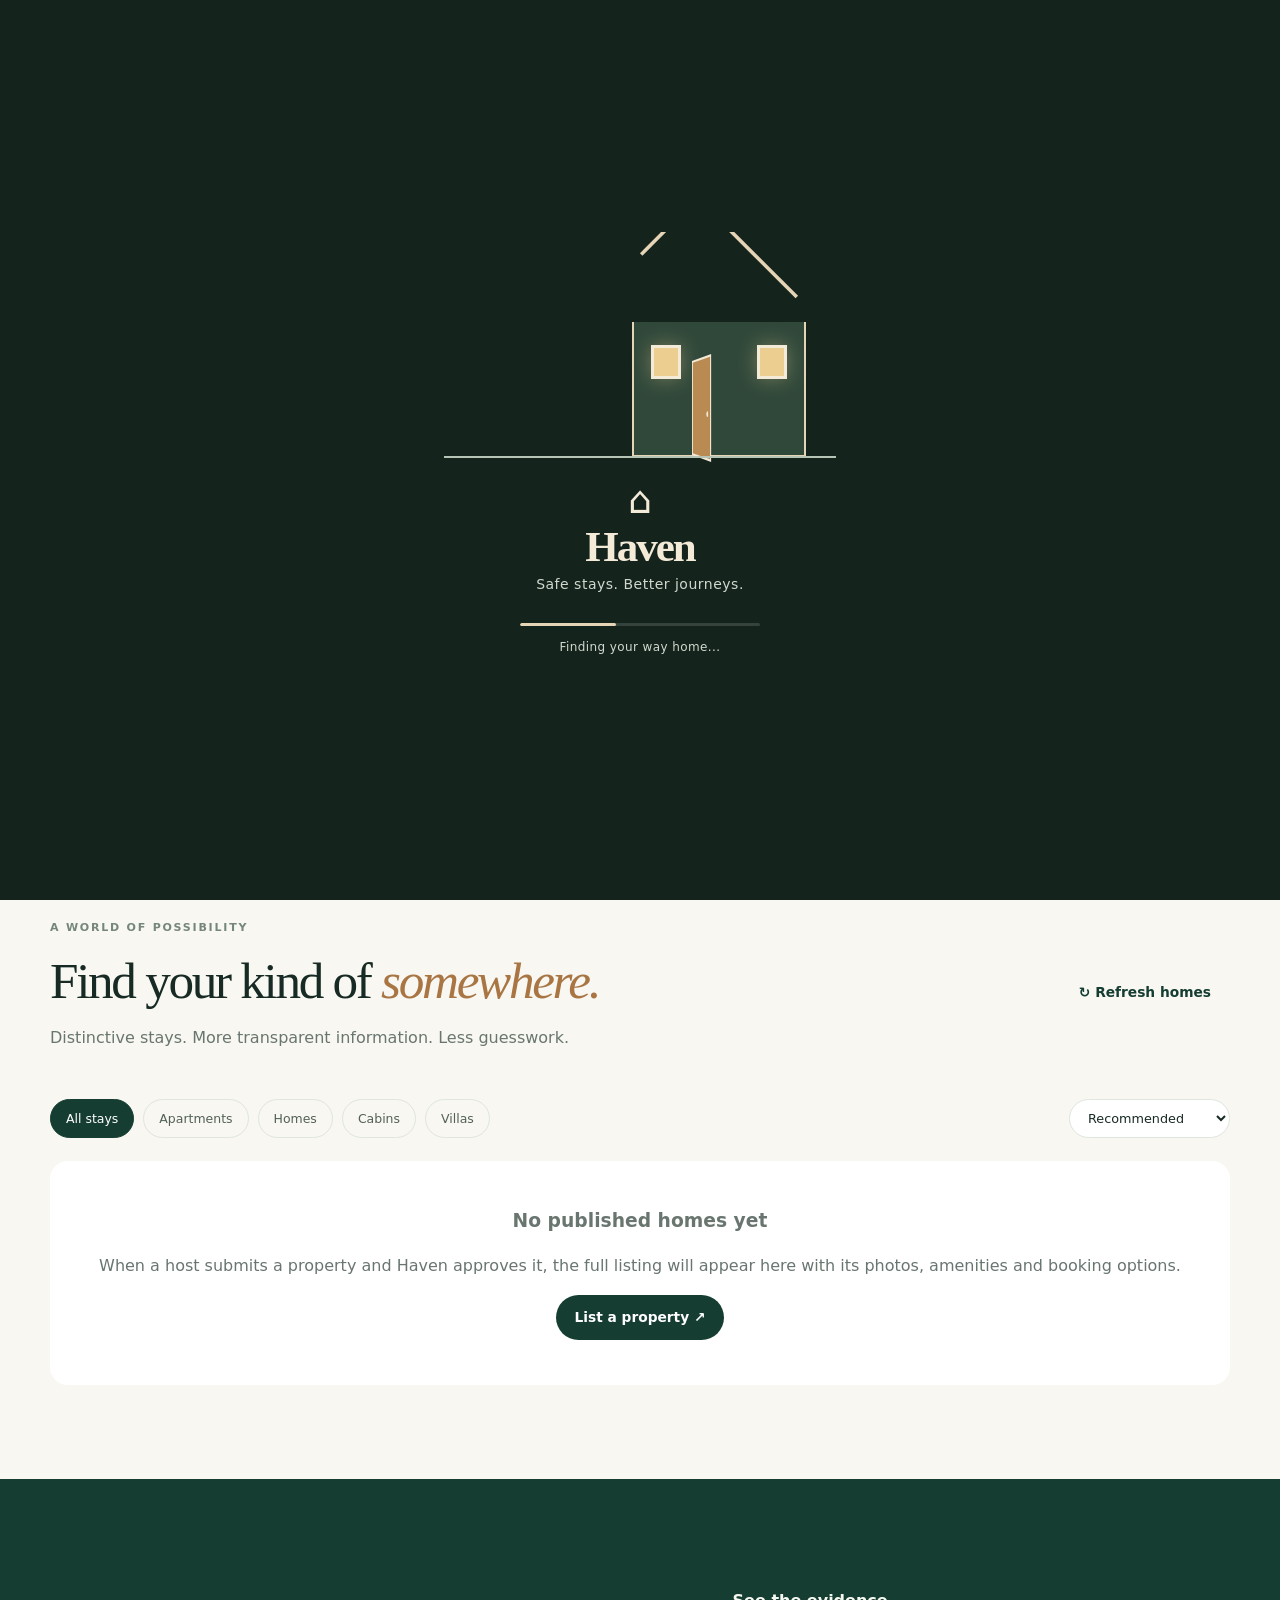
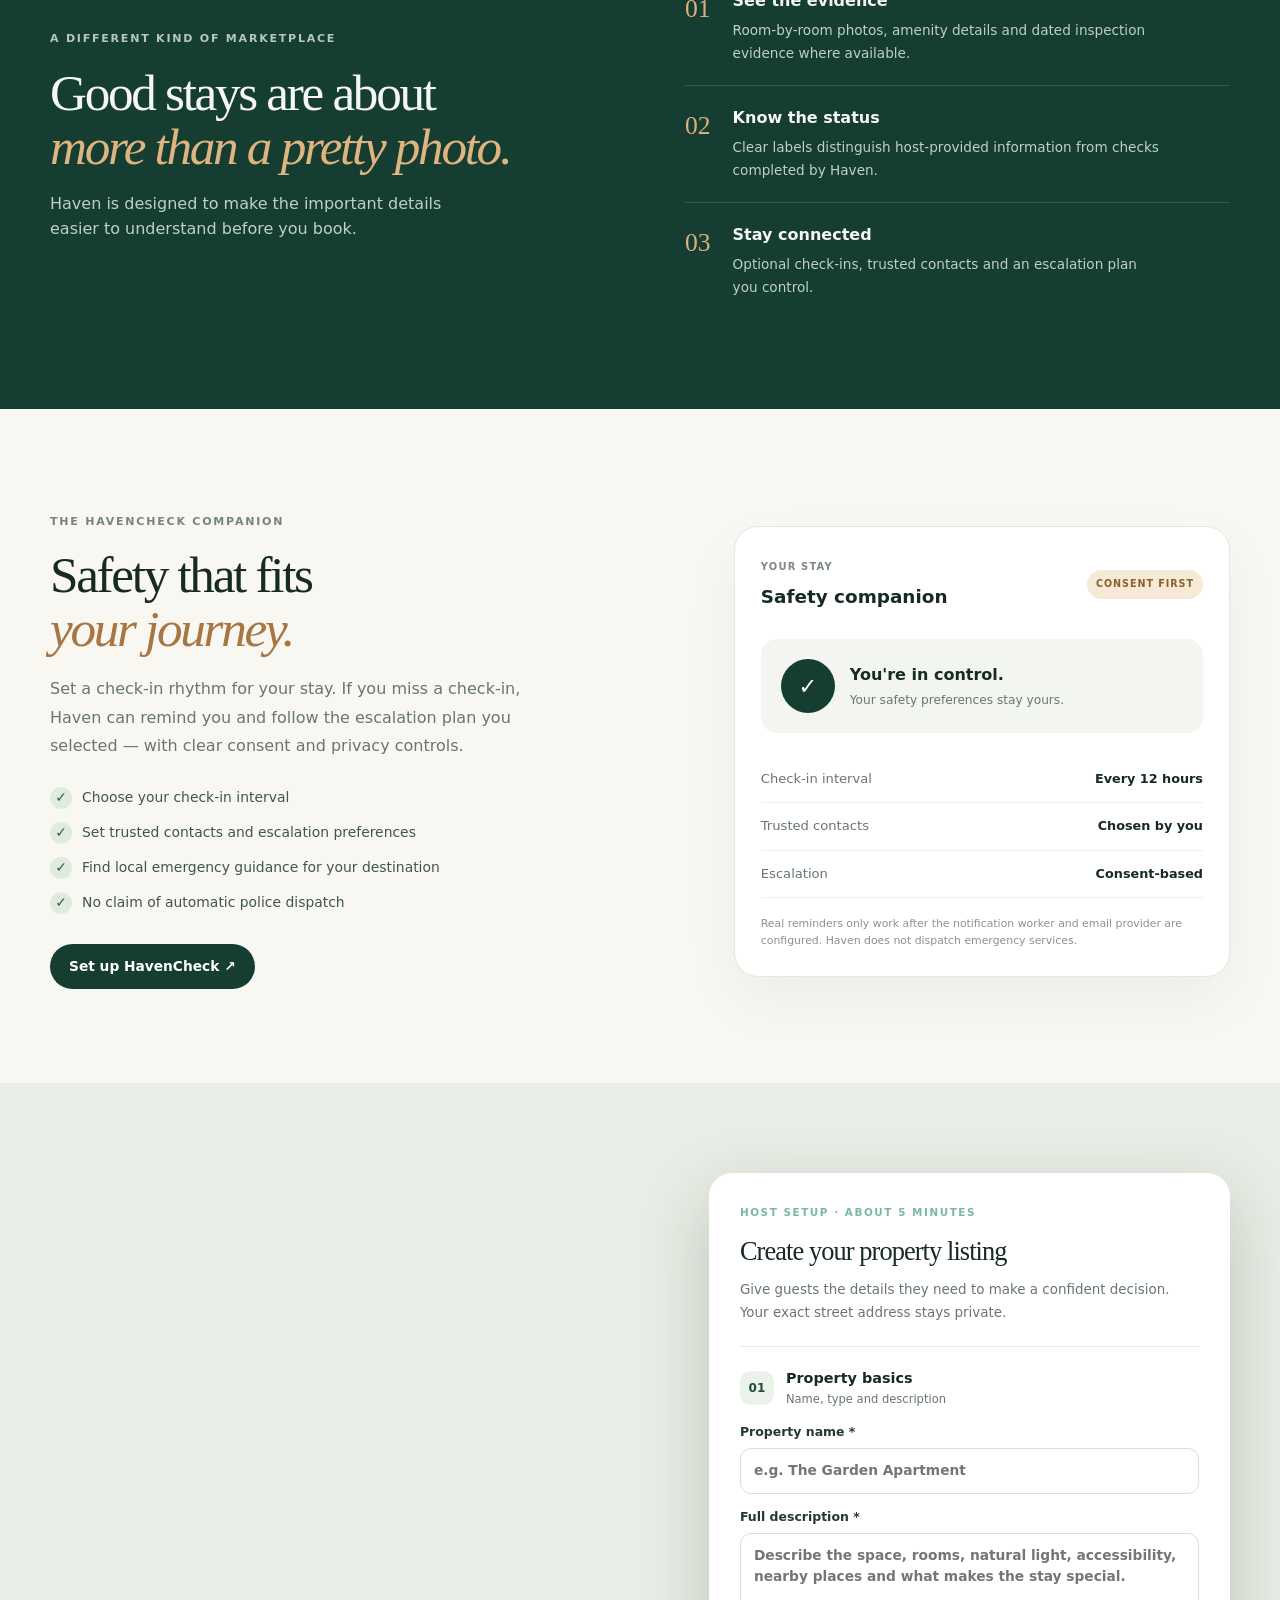
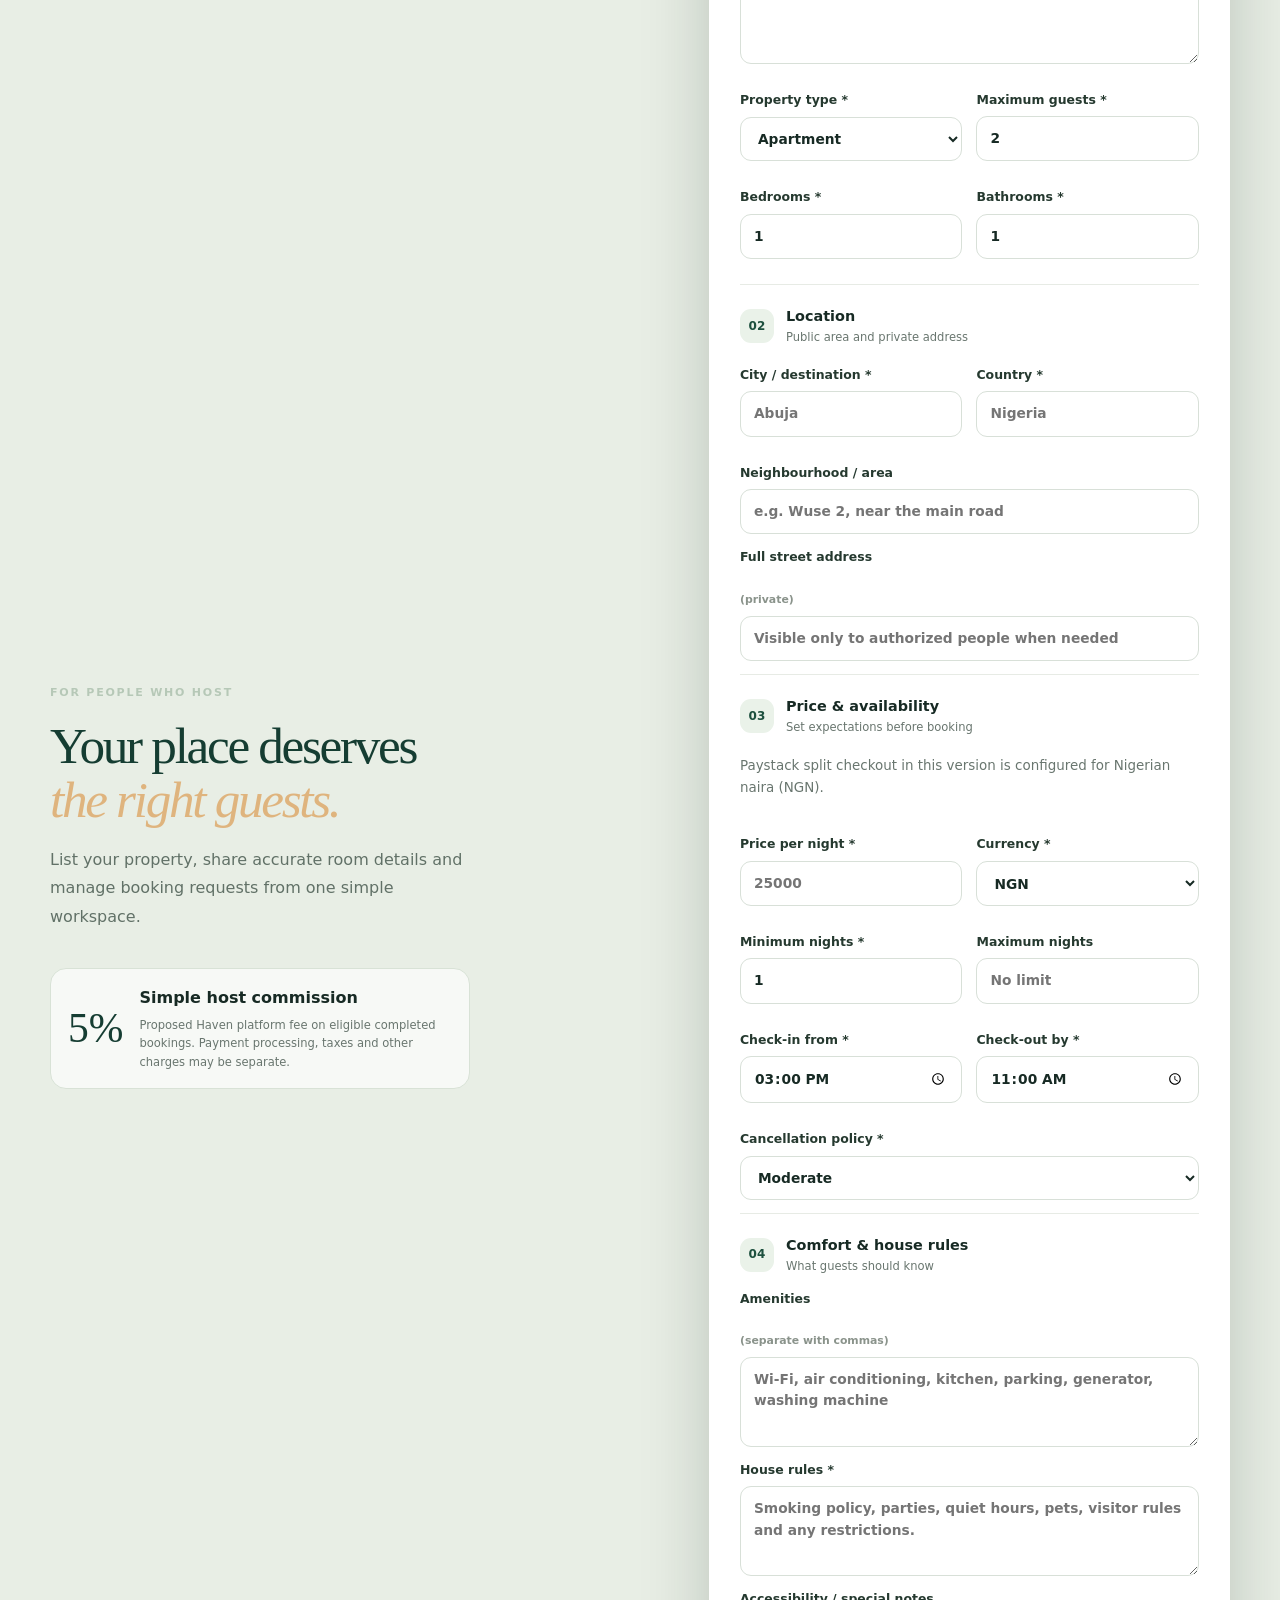
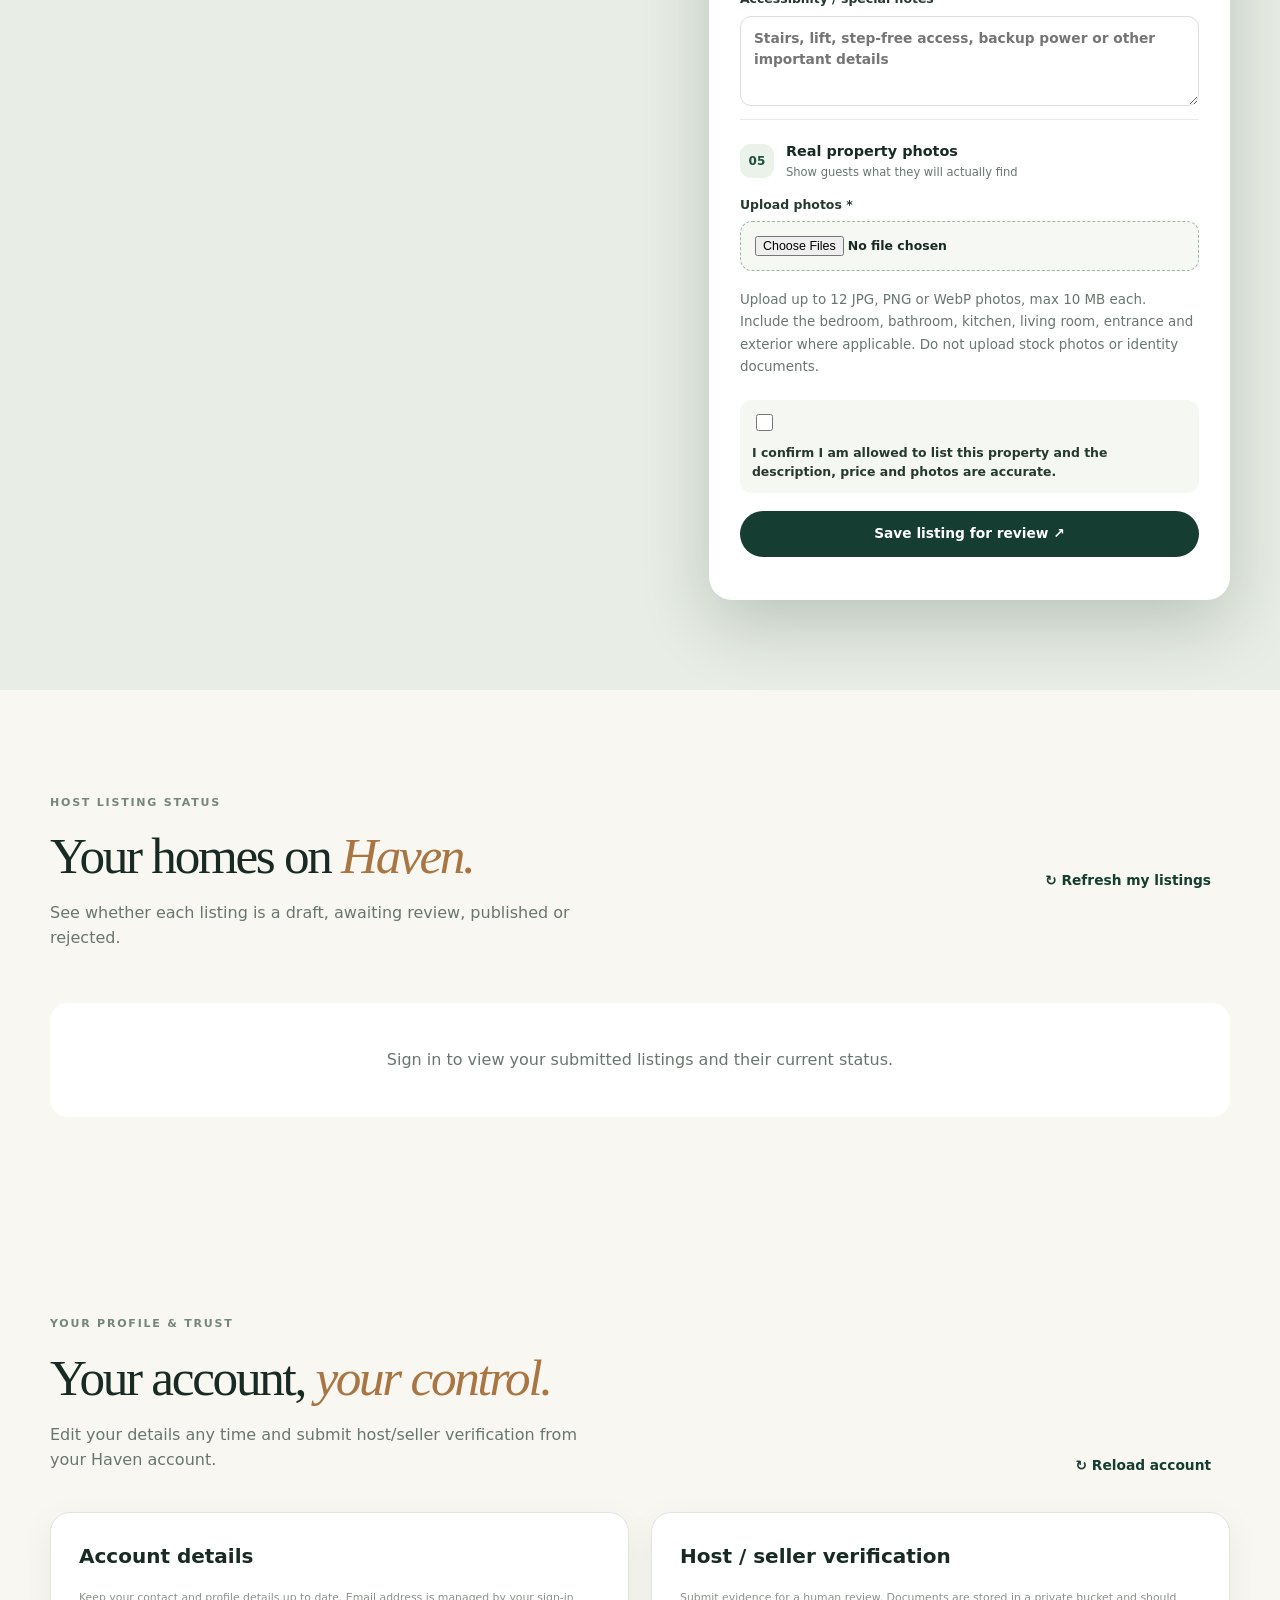
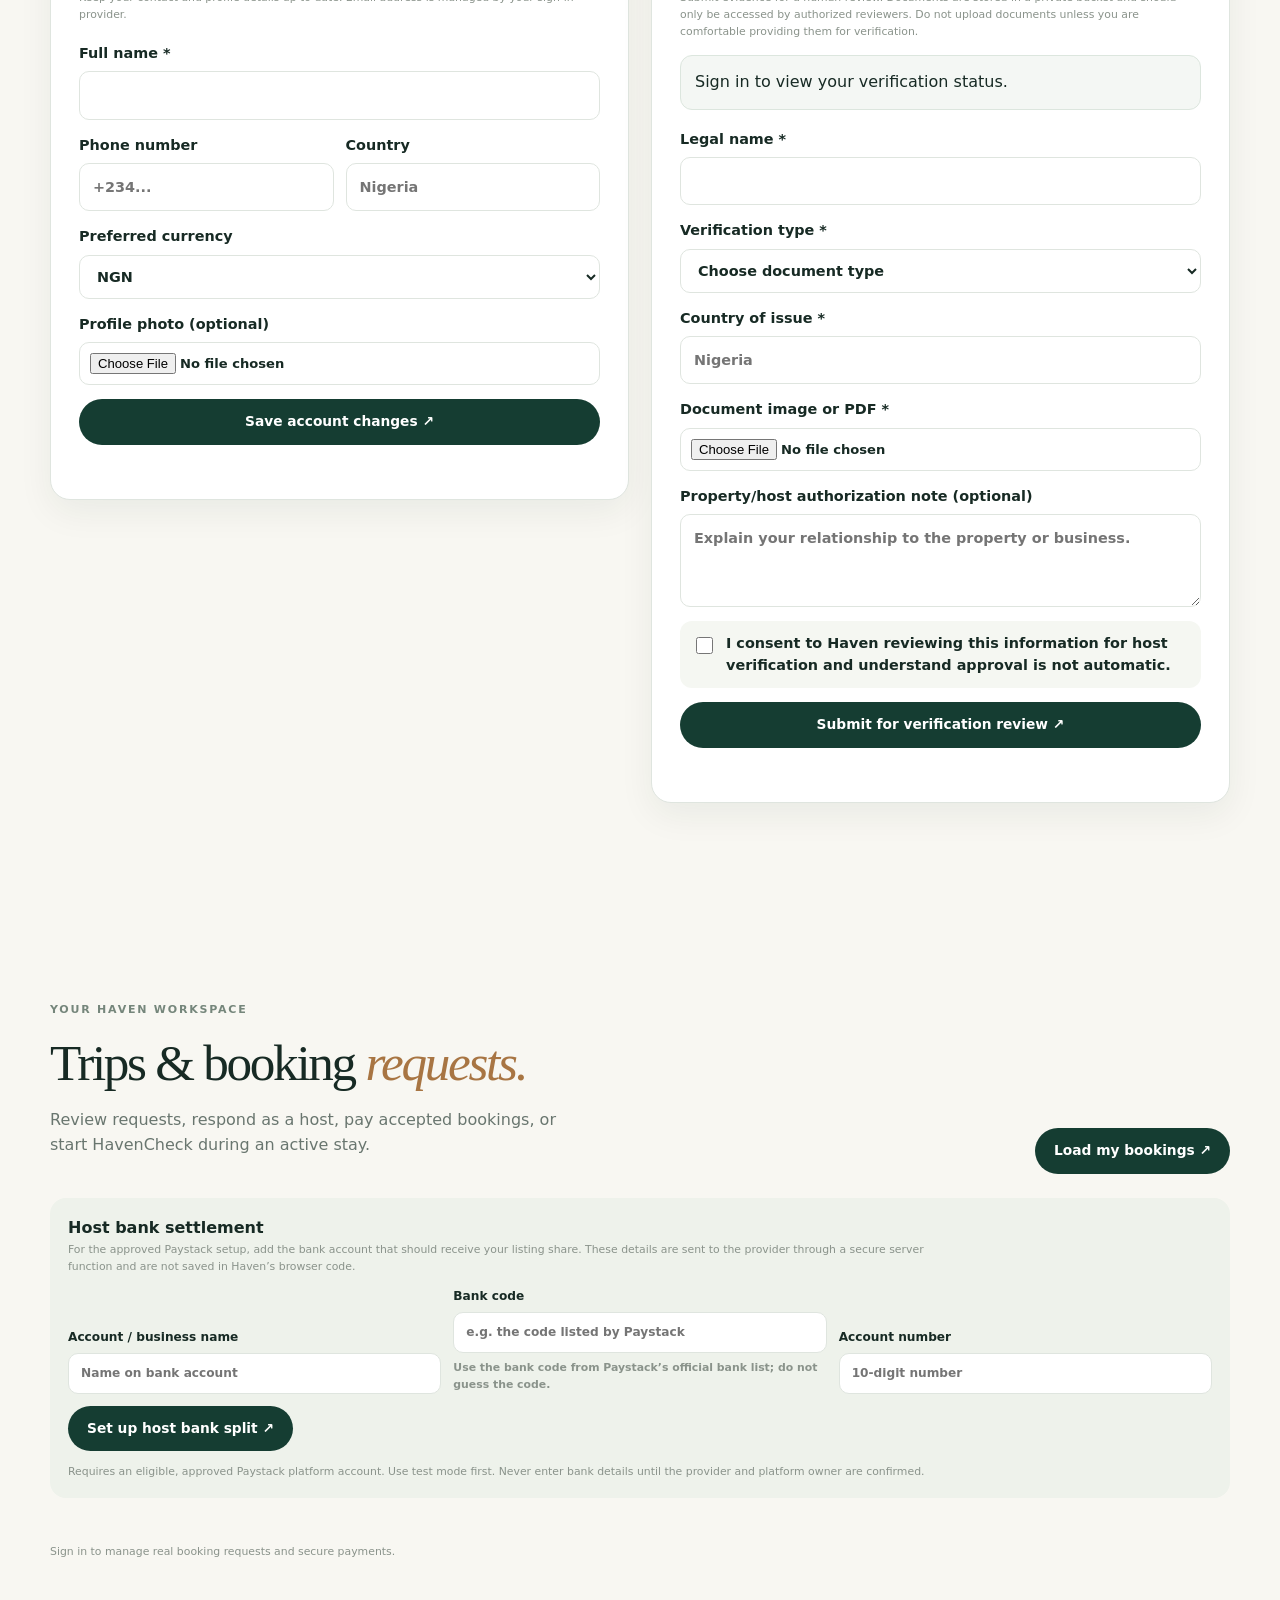
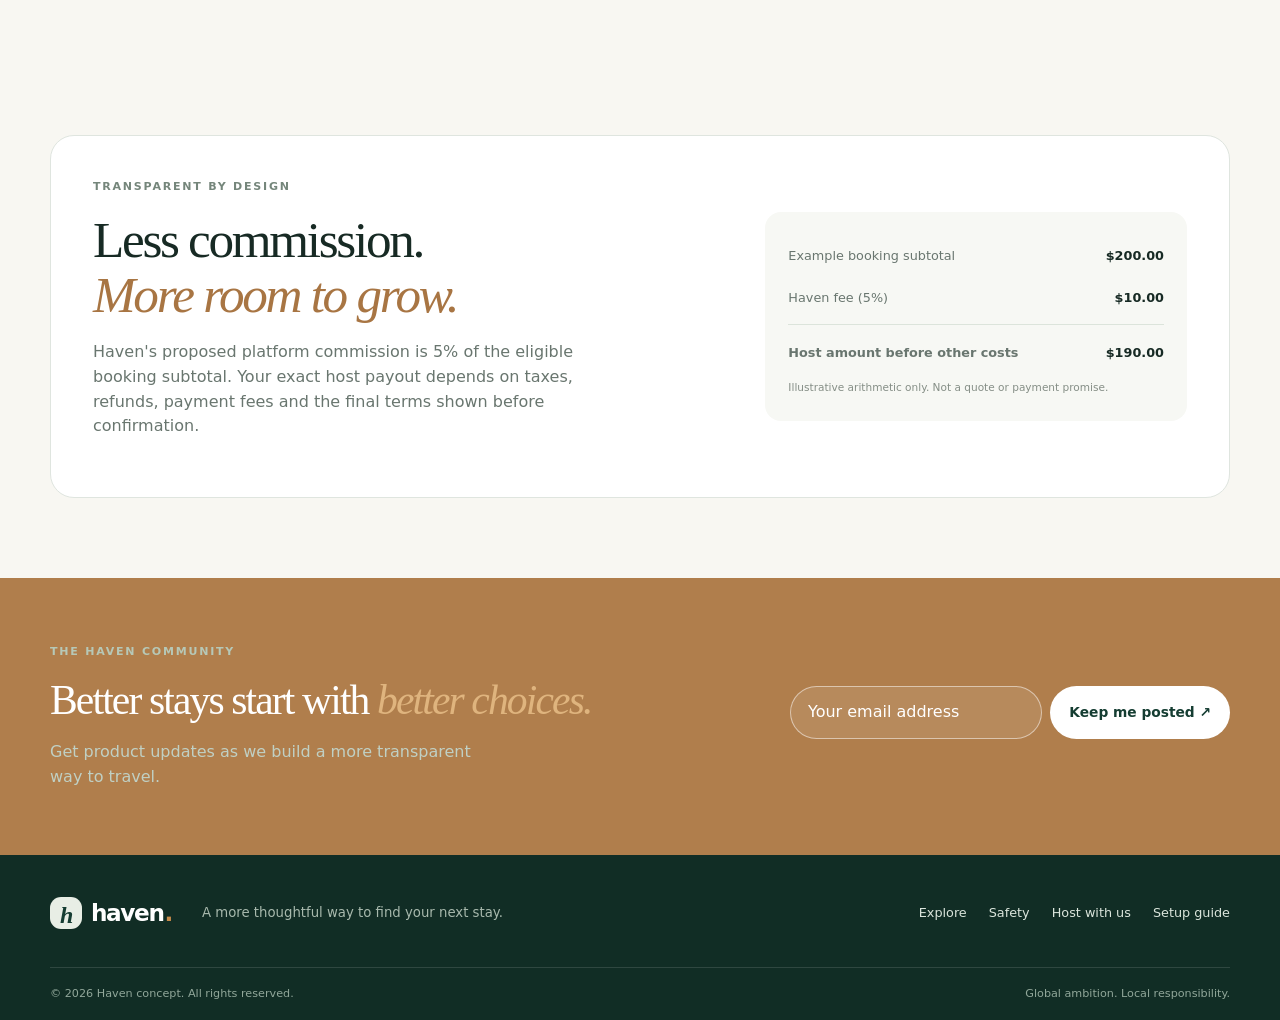
==== commit 86af50a1: "index.html" ====
--- a/index.html
+++ b/index.html
@@ -10,6 +10,49 @@
 <script src="config.js"></script>
 </head>
 <body>
+  
+<!-- HAVEN INTRO LOADER -->
+<div id="haven-loader" role="status" aria-label="Loading Haven">
+  <div class="haven-intro">
+    <div class="haven-scene">
+      <div class="haven-roof"></div>
+      <div class="haven-house">
+        <div class="haven-window window-left"></div>
+        <div class="haven-window window-right"></div>
+        <div class="haven-door">
+          <span class="door-knob"></span>
+        </div>
+      </div>
+
+      <div class="haven-ground"></div>
+
+      <div class="haven-walker" aria-hidden="true">
+        <div class="walker-head"></div>
+        <div class="walker-body">
+          <div class="walker-arm arm-left"></div>
+          <div class="walker-arm arm-right"></div>
+          <div class="walker-leg leg-left"></div>
+          <div class="walker-leg leg-right"></div>
+          <div class="walker-bag"></div>
+        </div>
+      </div>
+    </div>
+
+    <div class="haven-brand">
+      <div class="haven-brand-icon">⌂</div>
+      <h1>Haven</h1>
+      <p>Safe stays. Better journeys.</p>
+    </div>
+
+    <div class="haven-loading">
+      <div class="haven-progress">
+        <span></span>
+      </div>
+      <p id="haven-loading-text">Finding your way home...</p>
+    </div>
+  </div>
+</div>
+
 <div class="announcement">A better way to stay — built around trust, not just listings.</div>
 <header class="nav wrap">
   <a class="brand" href="#"><span class="brandmark">h</span> haven<span class="dot">.</span></a>
--- a/styles.css
+++ b/styles.css
@@ -65,3 +65,319 @@
 .listing-status-row code{font-size:.72rem;overflow-wrap:anywhere;white-space:normal}
 .payout-setup-panel{display:grid;grid-template-columns:minmax(0,1fr);align-items:start;gap:12px}.payout-setup-panel>div>strong{font-size:1rem}.payout-setup-panel form{display:grid;grid-template-columns:repeat(3,minmax(0,1fr));align-items:end;gap:12px;width:100%}.payout-setup-panel form .btn{grid-column:1/-1;justify-self:start}.payout-setup-panel label{display:grid;min-width:0;gap:6px;font-size:.76rem;font-weight:750}.payout-setup-panel input{text-transform:none!important;width:100%;min-width:0}.payout-setup-panel .small-muted{max-width:900px;line-height:1.6}
 @media(max-width:680px){.payout-setup-panel form{grid-template-columns:1fr}.payout-setup-panel form .btn{width:100%}.host-form .two-col{grid-template-columns:1fr;gap:0}.form-section-title{padding-top:16px}.section-head #refreshListings,.section-head #myListingsRefresh{margin-top:15px}}
+
+/* ===== HAVEN WALK-IN INTRO ===== */
+#haven-loader {
+  position: fixed;
+  inset: 0;
+  z-index: 999999;
+  display: grid;
+  place-items: center;
+  overflow: hidden;
+  background: #14231c;
+  color: #f4ead8;
+  opacity: 1;
+  visibility: visible;
+  transition: opacity .65s ease, visibility .65s ease;
+}
+
+#haven-loader.loader-exit {
+  opacity: 0;
+  visibility: hidden;
+  pointer-events: none;
+}
+
+.haven-intro {
+  width: min(100%, 440px);
+  padding: 24px;
+  text-align: center;
+}
+
+.haven-scene {
+  position: relative;
+  width: 100%;
+  height: 245px;
+  overflow: hidden;
+}
+
+.haven-house {
+  position: absolute;
+  width: 174px;
+  height: 135px;
+  right: 30px;
+  bottom: 20px;
+  background: #30483a;
+  border: 2px solid #e5d4b5;
+  border-top: 0;
+}
+
+.haven-roof {
+  position: absolute;
+  right: 17px;
+  bottom: 145px;
+  width: 200px;
+  height: 115px;
+  border-top: 5px solid #e5d4b5;
+  border-left: 5px solid #e5d4b5;
+  transform: rotate(45deg) scale(.71);
+  transform-origin: center;
+}
+
+.haven-window {
+  position: absolute;
+  top: 23px;
+  width: 30px;
+  height: 34px;
+  background: #edce91;
+  border: 3px solid #f4ead8;
+  box-shadow: 0 0 20px #edce9160;
+}
+
+.window-left { left: 17px; }
+.window-right { right: 17px; }
+
+.haven-door {
+  position: absolute;
+  width: 54px;
+  height: 94px;
+  bottom: 0;
+  left: 58px;
+  background: #b98b53;
+  border: 2px solid #f4ead8;
+  transform-origin: left center;
+  animation: haven-door-open 1s ease 1.2s forwards;
+}
+
+.door-knob {
+  position: absolute;
+  top: 48px;
+  right: 5px;
+  width: 5px;
+  height: 5px;
+  border-radius: 50%;
+  background: #f4ead8;
+}
+
+.haven-ground {
+  position: absolute;
+  bottom: 19px;
+  left: 0;
+  width: 100%;
+  height: 2px;
+  background: #b6c4b5;
+}
+
+/* Character */
+.haven-walker {
+  position: absolute;
+  left: 25px;
+  bottom: 20px;
+  width: 45px;
+  height: 104px;
+  z-index: 3;
+  animation: haven-walk-inside 3.3s ease-in-out .25s forwards;
+}
+
+.walker-head {
+  position: absolute;
+  top: 0;
+  left: 14px;
+  width: 19px;
+  height: 21px;
+  border-radius: 45% 45% 42% 42%;
+  background: #b98259;
+}
+
+.walker-body {
+  position: absolute;
+  top: 20px;
+  left: 9px;
+  width: 29px;
+  height: 43px;
+  border-radius: 9px 9px 4px 4px;
+  background: #e8e0cf;
+}
+
+.walker-bag {
+  position: absolute;
+  top: 4px;
+  left: 1px;
+  width: 13px;
+  height: 31px;
+  border-radius: 5px;
+  background: #536d58;
+  border: 1px solid #d9c5a2;
+}
+
+.walker-arm,
+.walker-leg {
+  position: absolute;
+  width: 8px;
+  border-radius: 8px;
+  transform-origin: top center;
+}
+
+.walker-arm {
+  height: 34px;
+  top: 5px;
+  background: #b98259;
+}
+
+.arm-left {
+  left: 1px;
+  animation: haven-arm-left .42s ease-in-out infinite alternate;
+}
+
+.arm-right {
+  right: 0;
+  animation: haven-arm-right .42s ease-in-out infinite alternate;
+}
+
+.walker-leg {
+  height: 39px;
+  top: 39px;
+  background: #b98259;
+}
+
+.leg-left {
+  left: 5px;
+  animation: haven-leg-left .42s ease-in-out infinite alternate;
+}
+
+.leg-right {
+  right: 5px;
+  animation: haven-leg-right .42s ease-in-out infinite alternate;
+}
+
+.walker-leg::after {
+  content: "";
+  position: absolute;
+  bottom: -2px;
+  left: -3px;
+  width: 17px;
+  height: 7px;
+  border-radius: 6px 8px 3px 3px;
+  background: #e8e0cf;
+}
+
+.haven-brand {
+  margin-top: 4px;
+  animation: haven-brand-appear .8s ease .5s both;
+}
+
+.haven-brand-icon {
+  font-size: 38px;
+  line-height: 1;
+}
+
+.haven-brand h1 {
+  margin: 5px 0;
+  color: #f4ead8;
+  font-size: 43px;
+  font-weight: 650;
+  letter-spacing: -2px;
+}
+
+.haven-brand p {
+  margin: 0;
+  color: #d0d9cf;
+  font-size: 14px;
+  letter-spacing: .5px;
+}
+
+.haven-loading {
+  margin: 27px auto 0;
+  max-width: 240px;
+}
+
+.haven-progress {
+  height: 3px;
+  overflow: hidden;
+  background: #ffffff25;
+  border-radius: 10px;
+}
+
+.haven-progress span {
+  display: block;
+  width: 40%;
+  height: 100%;
+  background: #e5d4b5;
+  border-radius: inherit;
+  animation: haven-progress-run 2.4s ease-in-out infinite;
+}
+
+.haven-loading p {
+  margin-top: 12px;
+  color: #d0d9cf;
+  font-size: 12px;
+  letter-spacing: .4px;
+}
+
+/* Animations */
+@keyframes haven-walk-inside {
+  0% {
+    transform: translateX(0) translateY(0) scale(1);
+  }
+  12% {
+    transform: translateX(12px) translateY(-2px) scale(1);
+  }
+  28% {
+    transform: translateX(42px) translateY(0) scale(.94);
+  }
+  48% {
+    transform: translateX(79px) translateY(-2px) scale(.85);
+  }
+  70% {
+    transform: translateX(112px) translateY(0) scale(.76);
+  }
+  100% {
+    transform: translateX(148px) translateY(0) scale(.62);
+    opacity: 0;
+  }
+}
+
+@keyframes haven-door-open {
+  to { transform: perspective(400px) rotateY(-72deg); }
+}
+
+@keyframes haven-leg-left {
+  from { transform: rotate(-24deg); }
+  to { transform: rotate(27deg); }
+}
+
+@keyframes haven-leg-right {
+  from { transform: rotate(27deg); }
+  to { transform: rotate(-24deg); }
+}
+
+@keyframes haven-arm-left {
+  from { transform: rotate(25deg); }
+  to { transform: rotate(-28deg); }
+}
+
+@keyframes haven-arm-right {
+  from { transform: rotate(-28deg); }
+  to { transform: rotate(25deg); }
+}
+
+@keyframes haven-progress-run {
+  0% { transform: translateX(-110%); }
+  100% { transform: translateX(350%); }
+}
+
+@keyframes haven-brand-appear {
+  from { opacity: 0; transform: translateY(10px); }
+  to { opacity: 1; transform: translateY(0); }
+}
+
+@media (prefers-reduced-motion: reduce) {
+  #haven-loader *,
+  #haven-loader *::before,
+  #haven-loader *::after {
+    animation-duration: .01ms !important;
+    animation-iteration-count: 1 !important;
+  }
+}
+
+/* Account and seller verification workspace */
+.account-grid{display:grid;grid-template-columns:repeat(2,minmax(0,1fr));gap:22px;margin-top:24px;align-items:start}.account-panel{background:var(--surface,#fff);border:1px solid var(--line,#e5e7eb);border-radius:20px;padding:clamp(18px,3vw,28px);box-shadow:0 12px 35px #172b2410}.account-panel h3{margin:0 0 8px;font-size:1.25rem}.account-panel form{display:grid;gap:14px;margin-top:18px}.account-panel label{display:grid;gap:7px;font-weight:600;font-size:.9rem}.account-panel input:not([type=checkbox]),.account-panel select,.account-panel textarea{width:100%;min-width:0;border:1px solid var(--line,#d8ded9);border-radius:10px;padding:12px 13px;background:#fff;color:inherit;font:inherit}.account-panel input[type=file]{font-size:.82rem;padding:10px}.account-panel .consent-row{display:flex;align-items:flex-start;gap:10px;font-weight:500;line-height:1.5}.account-panel .consent-row input{margin-top:4px;flex:0 0 auto}.verification-status{background:#f4f7f4;border:1px solid #dce6de;border-radius:12px;padding:14px;margin-top:14px}.verification-status p{margin:7px 0 0;font-size:.88rem;color:#5b665f}.verification-status strong{text-transform:capitalize}.form-message{white-space:pre-wrap;overflow-wrap:anywhere;font-size:.88rem;color:var(--ink,#153d32)}@media(max-width:760px){.account-grid{grid-template-columns:1fr}.account-panel{padding:18px}}
